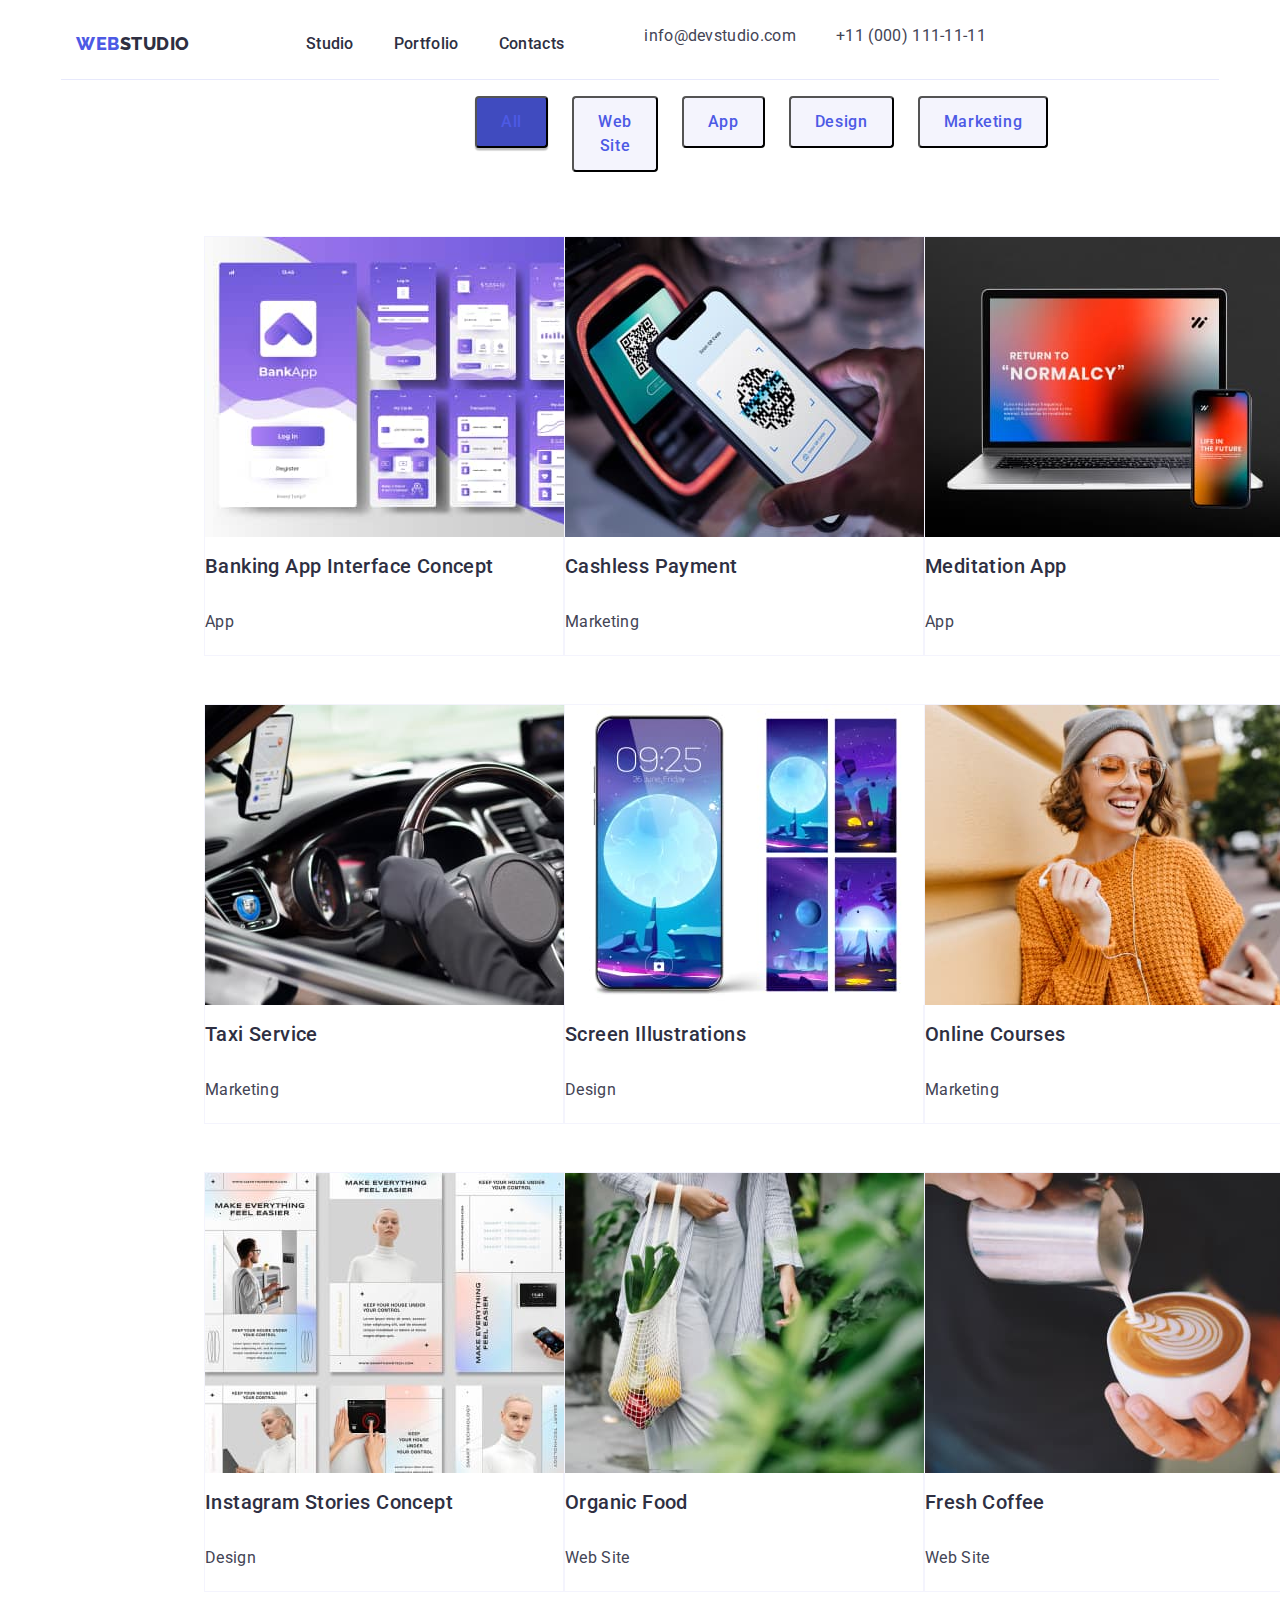
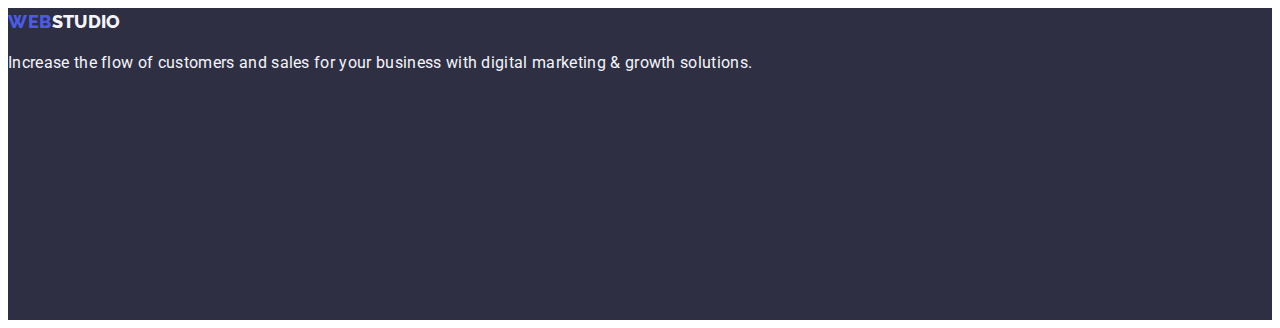
==== portfolio.html @ 5e104d9d "update" ====
<!DOCTYPE html>
<html lang="en">
  <head>
    <meta charset="UTF-8" />
    <meta http-equiv="X-UA-Compatible" content="IE=edge" />
    <meta name="viewport" content="width=device-width, initial-scale=1.0" />
    <link rel="preconnect" href="https://fonts.googleapis.com" />
    <link rel="preconnect" href="https://fonts.gstatic.com" crossorigin />
    <link
      href="https://fonts.googleapis.com/css2?family=Raleway:wght@800&family=Roboto:wght@400;500;700&display=swap"
      rel="stylesheet"
    />
    <title>portfolio</title>
    <link
      rel="stylesheet"
      href="https://cdnjs.cloudflare.com/ajax/libs/modern-normalize/2.0.0/modern-normalize.min.css"
      integrity="sha512-4xo8blKMVCiXpTaLzQSLSw3KFOVPWhm/TRtuPVc4WG6kUgjH6J03IBuG7JZPkcWMxJ5huwaBpOpnwYElP/m6wg=="
      crossorigin="anonymous"
      referrerpolicy="no-referrer"
    />
    <link rel="stylesheet" href="css/styles.css" />
  </head>
  <body>
    <header>
      <div class="box container">
        <nav class="nav">
          <a href="./index.html" class="header-name link"
            >Web<span class="header-name-span list">Studio</span>
          </a>

          <ul class="list first-box">
            <li>
              <a
                href="./index.html"
                class="header-studio-portfolio-contact link"
                >Studio</a
              >
            </li>
            <li>
              <a
                href="./portfolio.html"
                class="header-studio-portfolio-contact link"
                >Portfolio</a
              >
            </li>
            <li>
              <a href="" class="header-studio-portfolio-contact link"
                >Contacts</a
              >
            </li>
          </ul>
        </nav>
        <address class="header-address">
          <ul class="list telefon-email">
            <li>
              <a href="mailto:info@devstudio.com" class="header-commun link"
                >info@devstudio.com</a
              >
            </li>
            <li>
              <a href="tel:+110001111111" class="header-commun link"
                >+11 (000) 111-11-11</a
              >
            </li>
          </ul>
        </address>
      </div>
    </header>
    <main>
      <div>
        <section class="list">
          <h1 class="visually-hidden">Portfolio</h1>
          <ul class="list port-box">
            <li>
              <button type="button" class="portfolio-main-button por-button">
                All
              </button>
            </li>
            <li>
              <button type="button" class="portfolio-main-button">
                Web Site
              </button>
            </li>
            <li>
              <button type="button" class="portfolio-main-button">App</button>
            </li>
            <li>
              <button type="button" class="portfolio-main-button">
                Design
              </button>
            </li>
            <li>
              <button type="button" class="portfolio-main-button">
                Marketing
              </button>
            </li>
          </ul>
          <ul class="portfolio-main-list list">
            <div class="port-box-2">
              <li>
                <a href="" class="link image port-card1">
                  <img
                    src="./images/hometask/fot.jpg"
                    alt="App pages"
                    width="360"
                  />
                  <h2 class="portfolio-main-stuff-name">
                    Banking App Interface Concept
                  </h2>
                  <p class="portfolio-main-stuff-job">App</p>
                </a>
              </li>
              <li>
                <a href="" class="link image port-card1">
                  <img
                    src="./images/hometask/fot1.jpg"
                    alt="Apple pay"
                    width="360"
                  />
                  <h2 class="portfolio-main-stuff-name">Cashless Payment</h2>
                  <p class="portfolio-main-stuff-job">Marketing</p>
                </a>
              </li>
              <li>
                <a href="" class="link image port-card1">
                  <img
                    src="./images/hometask/fot2.jpg"
                    alt="Macbook"
                    width="360"
                  />
                  <h2 class="portfolio-main-stuff-name">Meditation App</h2>
                  <p class="portfolio-main-stuff-job">App</p>
                </a>
              </li>
            </div>
            <div class="port-box-2">
              <li>
                <a href="" class="link image port-card1">
                  <img src="./images/hometask/fot3.jpg" alt="car" width="360" />
                  <h2 class="portfolio-main-stuff-name">Taxi Service</h2>
                  <p class="portfolio-main-stuff-job">Marketing</p>
                </a>
              </li>
              <li>
                <a href="" class="link image port-card1">
                  <img
                    src="./images/hometask/fot4.jpg"
                    alt="moon"
                    width="360"
                  />
                  <h2 class="portfolio-main-stuff-name">
                    Screen Illustrations
                  </h2>
                  <p class="portfolio-main-stuff-job">Design</p>
                </a>
              </li>
              <li>
                <a href="" class="link image port-card1">
                  <img
                    src="./images/hometask/fot5.jpg"
                    alt="girl"
                    width="360"
                  />
                  <h2 class="portfolio-main-stuff-name">Online Courses</h2>
                  <p class="portfolio-main-stuff-job">Marketing</p>
                </a>
              </li>
            </div>
            <div class="port-box-2">
              <li>
                <a href="" class="link image port-card1">
                  <img
                    src="./images/hometask/fot6.jpg"
                    alt="human pages"
                    width="360"
                  />
                  <h2 class="portfolio-main-stuff-name">
                    Instagram Stories Concept
                  </h2>
                  <p class="portfolio-main-stuff-job">Design</p>
                </a>
              </li>
              <li>
                <a href="" class="link image port-card1">
                  <img
                    src="./images/hometask/fot7.jpg"
                    alt="Organic food"
                    width="360"
                  />
                  <h2 class="portfolio-main-stuff-name">Organic Food</h2>
                  <p class="portfolio-main-stuff-job">Web Site</p>
                </a>
              </li>
              <li>
                <a href="" class="link image port-card1">
                  <img
                    src="./images/hometask/fot8.jpg"
                    alt=" Coffee"
                    width="360"
                  />
                  <h2 class="portfolio-main-stuff-name">Fresh Coffee</h2>
                  <p class="portfolio-main-stuff-job">Web Site</p>
                </a>
              </li>
            </div>
          </ul>
        </section>
      </div>
    </main>
    <footer class="footer-background">
      <div class="foot-back">
        <a href="./index.html" class="header-name link">
          Web<span class="header-name-footer list">Studio</span></a
        >
        <p class="footer-text">
          Increase the flow of customers and sales for your business with
          digital marketing & growth solutions.
        </p>
      </div>
    </footer>
  </body>
</html>
---- css/styles.css ----
:root {
  --primary-black-color: #2e2f42;
  --primary-paragraf-color: #434455;
  --primary-color: #4d5ae5;
  --primary-blue-color: #404bbf;
  --primary-background-color: #f4f4fd;
  --primary-color-white: #ffffff;
}
*,
*::before,
*::after {
  box-sizing: border-box;
}
img {
  display: block;
}
.container {
  max-width: 1158px;
  margin: 0 auto;
  padding: 0 15px;
}
.box {
  display: flex;
}
.nav {
  display: flex;
  align-items: center;
}
body {
  font-family: 'Roboto', sans-serif;
  color: var(--primary-paragraf-color);
  background-color: var(--primary-color-white);
}
main {
  letter-spacing: 0.02em;
}
.header-name {
  font-family: 'Raleway', sans-serif;
  color: var(--primary-color);
  font-size: 18px;
  font-weight: 800;
  line-height: 1.17;
  letter-spacing: 0.03em;
  text-transform: uppercase;
  margin-right: 76px;
}
.header {
  border-bottom: 1px solid #e7e9fc;
}
.first-box {
  display: flex;
  gap: 40px;
  margin: 0;
  margin-right: 40px;
}
.link {
  text-decoration: none;
}
.header-name-span {
  color: var(--primary-black-color);
}
.list {
  list-style: none;
}
.header-address {
  font-style: normal;
}
.telefon-email {
  display: flex;
  gap: 40px;
}
.header-studio-portfolio-contact {
  color: var(--primary-black-color);
  font-size: 16px;
  font-weight: 500;
  line-height: 1.5;
  letter-spacing: 0.02em;
  padding: 24px 0;
}
.header-studio-portfolio-contact:hover,
.header-studio-portfolio-contact:focus {
  color: var(--primary-blue-color);
}
.header-commun {
  color: var(--primary-paragraf-color);
  font-size: 16px;
  line-height: 1.5;
  letter-spacing: 0.02em;
}
.header-commun:hover,
.header-commun:focus {
  color: var(--primary-blue-color);
}
.box-1 {
  width: auto;
  height: auto;
  flex-shrink: 0;
  margin: 0;
}
.main-background-firt {
  background-color: var(--primary-black-color);
  padding: 188px 0;
}
.main-name {
  color: var(--primary-color-white);
  font-size: 56px;
  line-height: 1.07;
  text-align: center;
  letter-spacing: 0.02em;
  max-width: 496px;
}
.box-botton {
  justify-content: center;
}
.main-button {
  font-family: 'Roboto', sans-serif;
  color: var(--primary-color-white);
  font-size: 16px;
  font-weight: 500;
  line-height: 1.5;
  background-color: var(--primary-color);
  letter-spacing: 0.04em;
  cursor: pointer;
  display: block;
  min-width: 169px;
  height: 56px;
  border: none;
  border-radius: 4px;
  text-align: center;
}
.main-button:hover,
.main-button:focus {
  background-color: var(--primary-blue-color);
}
.main-background-second {
  background-color: var(--primary-background-color);
  padding: 120px 0;
}

.main-benefits-name {
  color: var(--primary-black-color);
  font-size: 20px;
  font-weight: 500;
  line-height: 1.2;
  letter-spacing: 0.02em;
  margin-bottom: 8px;
}
.main-benefits-paragrafs {
  color: var(--primary-paragraf-color);
  font-size: 16px;
  line-height: 1.5;
  margin: 0;
}
.main-photos {
  font-size: 36px;
  line-height: 1.11;
  text-align: center;
  text-transform: capitalize;
  color: var(--primary-black-color);
  letter-spacing: 0.02em;
  margin-bottom: 72px;
}
.main-stuff-name {
  color: var(--primary-black-color);
  font-size: 20px;
  font-weight: 500;
  line-height: 1.2;
  letter-spacing: 0.02em;
  background-color: var(--primary-color-white);
  text-align: center;
  margin-bottom: 8px;
}
.main-stuff-job {
  color: var(--primary-paragraf-color);
  font-size: 16px;
  line-height: 1.5;
  letter-spacing: 0.02em;
  text-align: center;
}
.footer-background {
  background-color: var(--primary-black-color);
}
.footer-text {
  color: var(--primary-background-color);
  font-size: 16px;
  line-height: 1.5;
  letter-spacing: 0.02em;
}
.header-name-footer {
  color: var(--primary-background-color);
  line-height: 1.5;
  letter-spacing: 0.02em;
}
.portfolio-main-button {
  font-family: 'Roboto', sans-serif;
  color: var(--primary-color);
  font-size: 16px;
  font-weight: 500;
  line-height: 1.5;
  letter-spacing: 0.04em;
  background-color: var(--primary-background-color);
  cursor: pointer;
  display: flex;
  padding: 12px 24px;
  justify-content: center;
  align-items: center;
  border-radius: 4px;
}
.portfolio-main-button:hover,
.portfolio-main-button:focus {
  color: var(--primary-color-white);
  background-color: var(--primary-blue-color);
}
.portfolio-main-stuff-name {
  color: var(--primary-black-color);
  font-size: 20px;
  font-weight: 500;
  line-height: 1.2;
  letter-spacing: 0.02em;
}
.portfolio-main-stuff-job {
  color: var(--primary-paragraf-color);
  font-size: 16px;
  line-height: 1.5;
  letter-spacing: 0.02em;
}
.portfolio-main-list {
  list-style: none;
}
.image {
  text-decoration: none;
}
.backround {
  background-color: var(--primary-color-white);
}
.visually-hidden {
  position: absolute;
  width: 1px;
  height: 1px;
  margin: -1px;
  border: 0;
  padding: 0;
  white-space: nowrap;
  clip-path: inset(100%);
  clip: rect(0 0 0 0);
  overflow: hidden;
}
.box-two {
  display: flex;
  gap: 24px;
}
.box-two-one {
  flex-basis: calc((100% - 72px));
}
.box-three {
  display: flex;
  padding: 0;
  align-items: center;
  gap: 24px;
  margin: 0;
  margin-right: 24px;

  margin-top: 72px;
}
.box-three-one {
  width: calc((100% - 48px) / 3);
}
.box {
  width: 1440px;
  height: 72px;
  flex-shrink: 0;
  border-bottom: 1px solid var(--cornflower, #e7e9fc);
  background: var(--white, #fff);
}
.box1 {
  display: flex;
  justify-content: flex-end;
}
.box-four {
  display: flex;
  gap: 24px;
  margin-right: 24px;
}
.box-four-one {
  padding: 32px 0;
  width: calc((100% - 72px));
  border-radius: 0px opx 4px 4px;
}
.port-box {
  display: inline-flex;
  align-items: flex-start;
  gap: 24px;
  margin-right: 427px;
  margin-left: 427px;
}
.por-button {
  display: flex;
  padding: 12px 24px;
  align-items: flex-start;
  border-radius: 4px;
  background: var(--ocean, #404bbf);
  box-shadow: 0px 2px 2px 0px rgba(0, 0, 0, 0.12),
    0px 2px 1px 0px rgba(0, 0, 0, 0.08), 0px 3px 1px 0px rgba(0, 0, 0, 0.1);
}
.port-box-2 {
  display: flex;
  margin: 0;
  padding: 0;
  margin-right: 156px;
  margin-left: 156px;
  margin-top: 48px;
}
.port-card1 {
  display: flex;
  width: 360px;
  height: 420px;
  padding-bottom: 0px;
  flex-direction: column;
  align-items: flex-start;
  flex-shrink: 0;
  border: 1px solid var(--primary-background-color);
  background: var(--primary-color-white);
}
.foot-back {
  width: 1440px;
  height: 312px;
  flex-shrink: 0;
}
.footer {
  padding: 100px 0;
}
.foot-name {
  display: inline-block;
  margin-bottom: 16px;
}
.cumnt {
  display: flex;
  gap: 40px;
}
.section-two {
  padding: 120px 0;
}
/* section-3 */
.section-three {
  padding-bottom: 120px;
}
/* - */
.name-prof {
  padding: 32px 0;
}
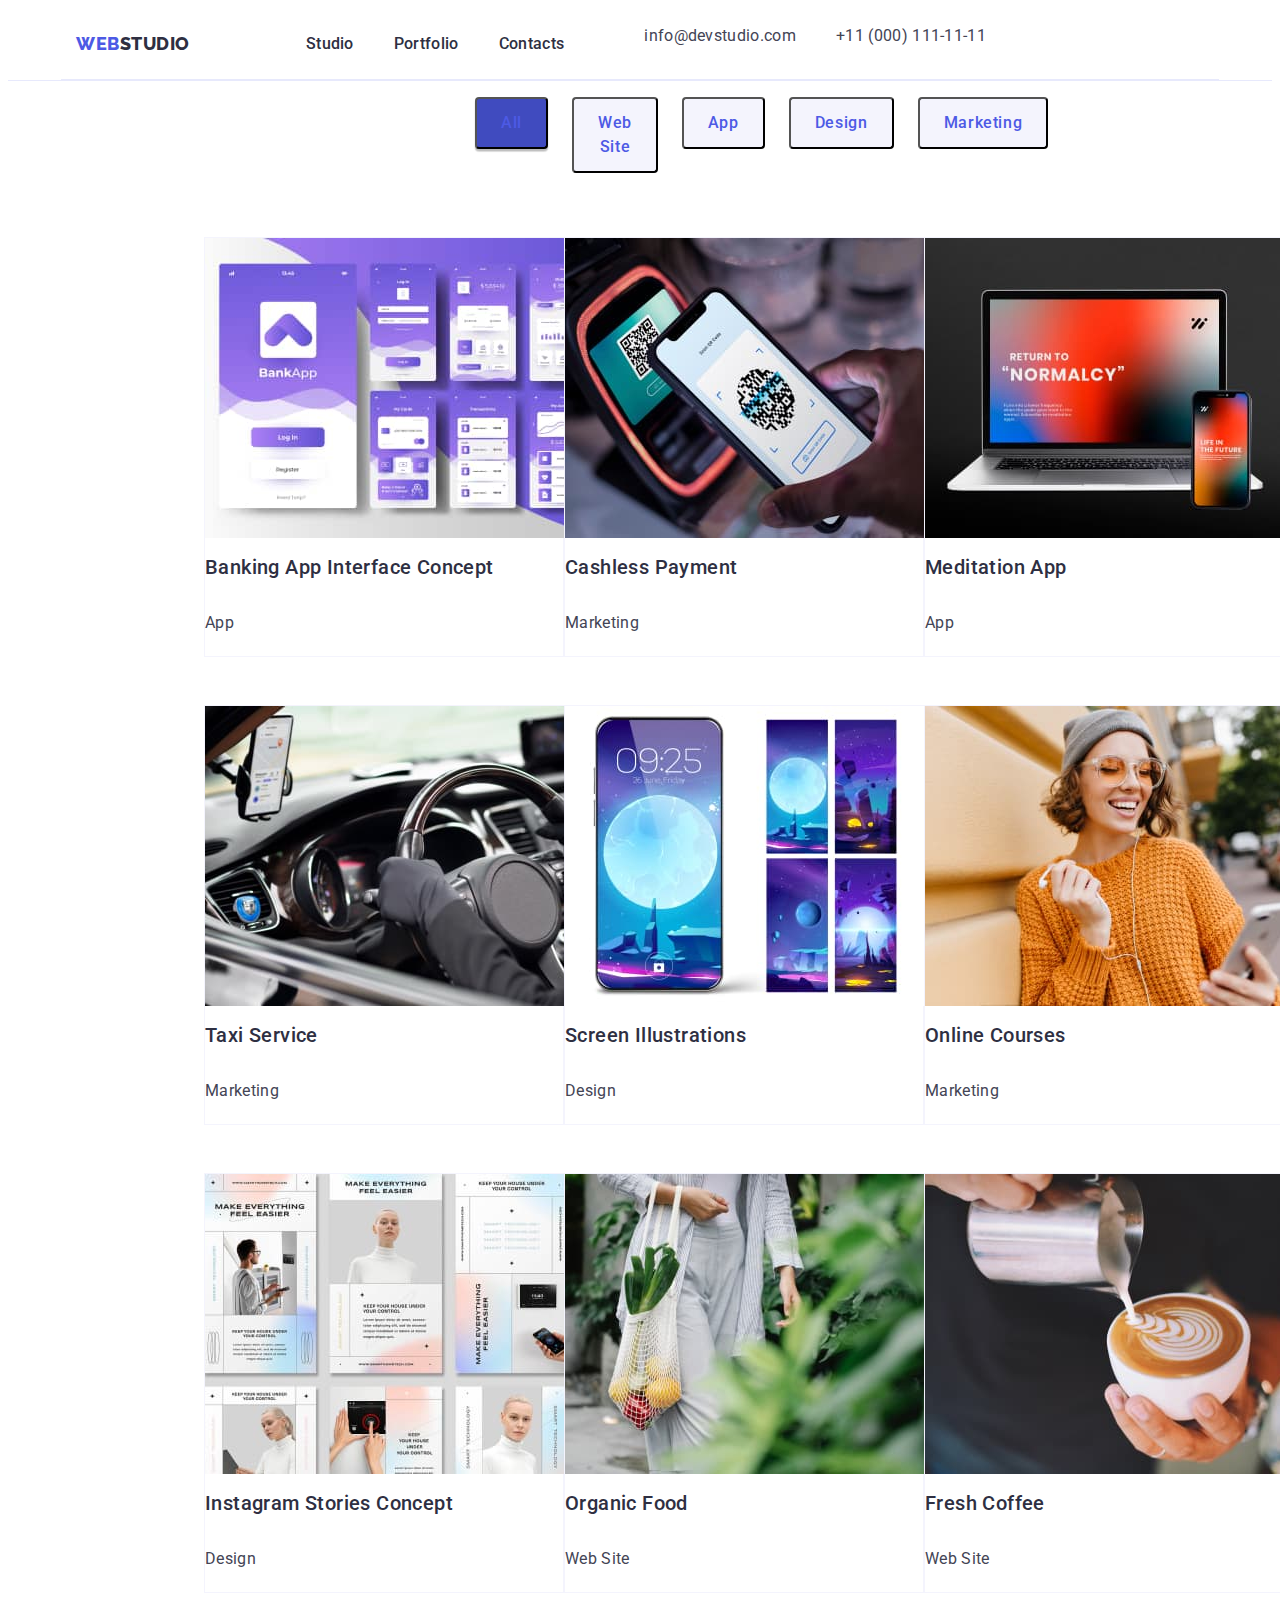
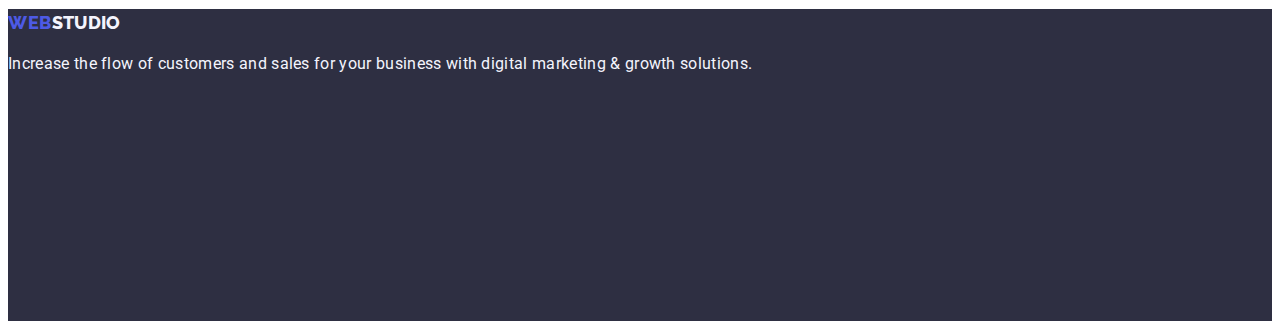
==== commit cc302440: "1" ====
--- a/portfolio.html
+++ b/portfolio.html
@@ -21,7 +21,7 @@
     <link rel="stylesheet" href="css/styles.css" />
   </head>
   <body>
-    <header>
+    <header class="header">
       <div class="box container">
         <nav class="nav">
           <a href="./index.html" class="header-name link"
--- a/css/styles.css
+++ b/css/styles.css
@@ -250,7 +250,7 @@
   gap: 24px;
 }
 .box-two-one {
-  flex-basis: calc((100% - 72px));
+  width: calc((100% - 72px) / 4);
 }
 .box-three {
   display: flex;
@@ -282,9 +282,8 @@
   margin-right: 24px;
 }
 .box-four-one {
-  padding: 32px 0;
-  width: calc((100% - 72px));
-  border-radius: 0px opx 4px 4px;
+  width: calc((100% - 72px) / 4);
+  border-radius: 0px 0px 4px 4px;
 }
 .port-box {
   display: inline-flex;
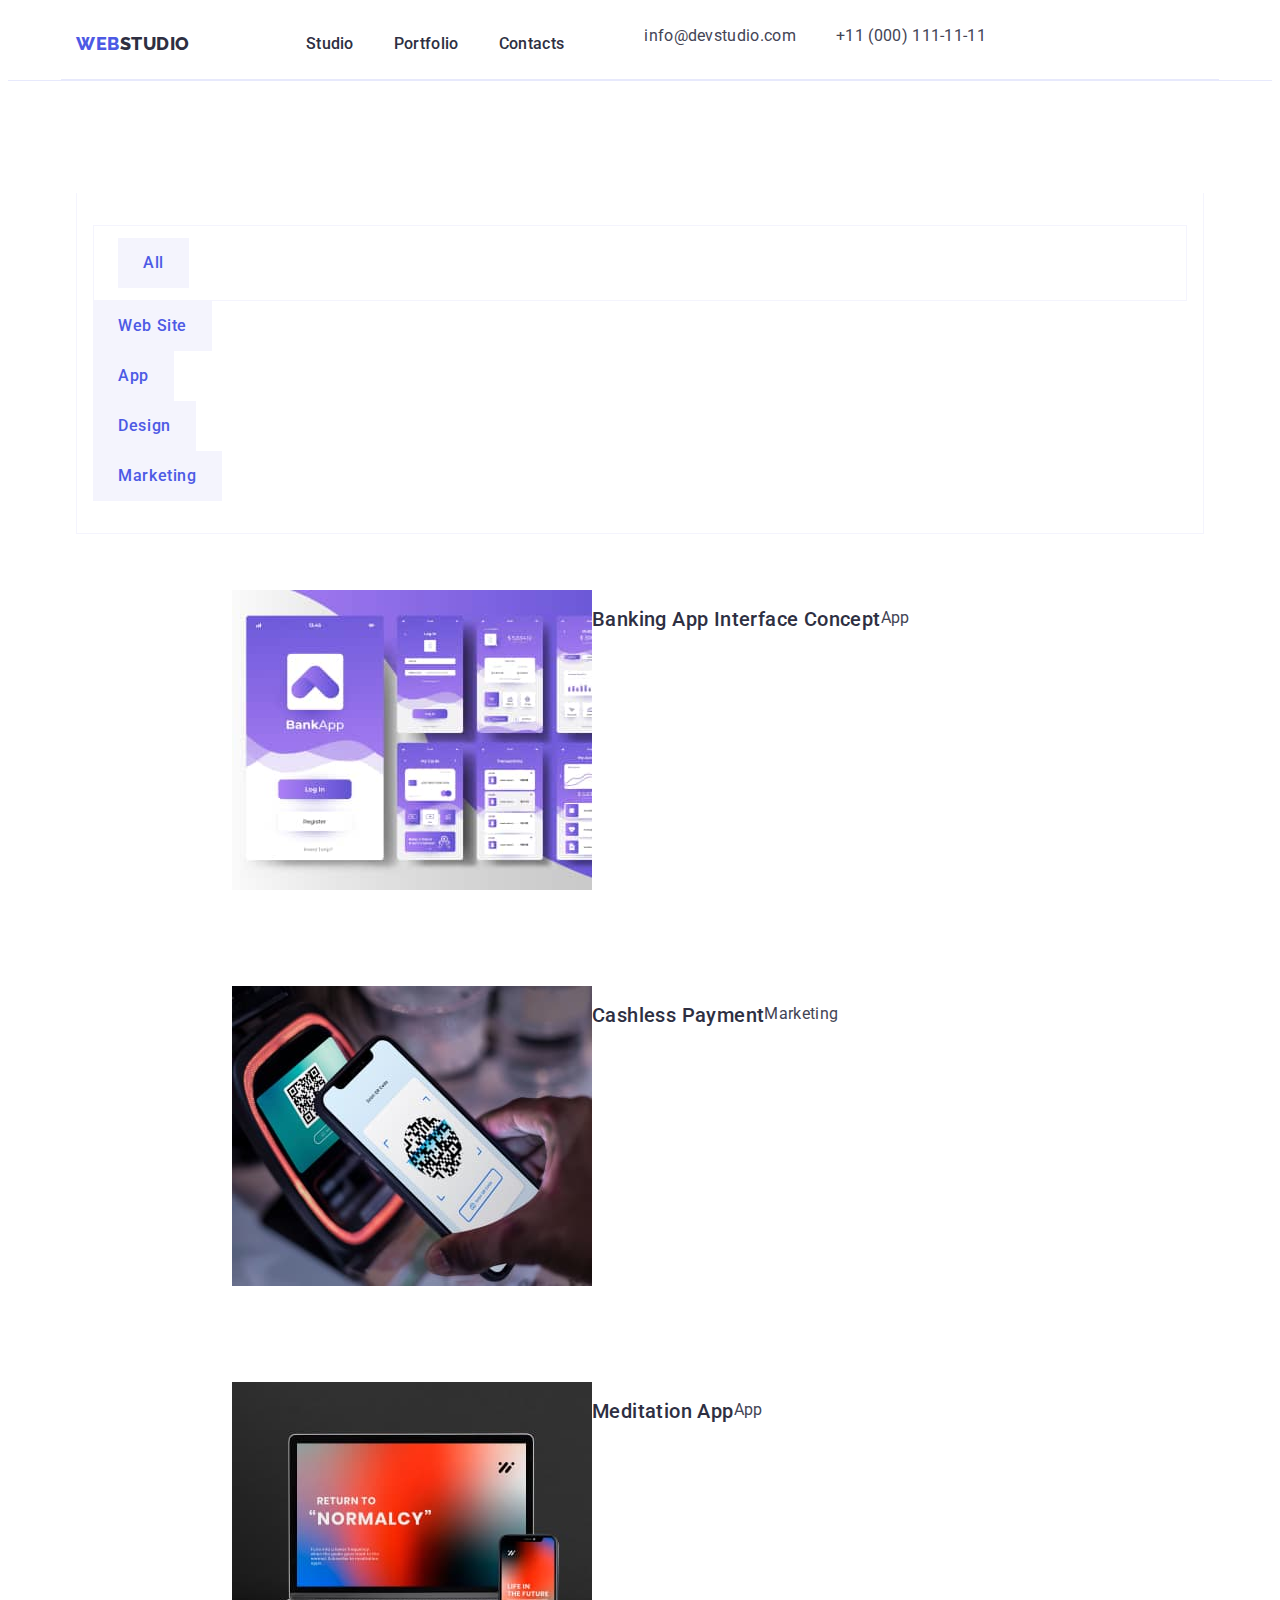
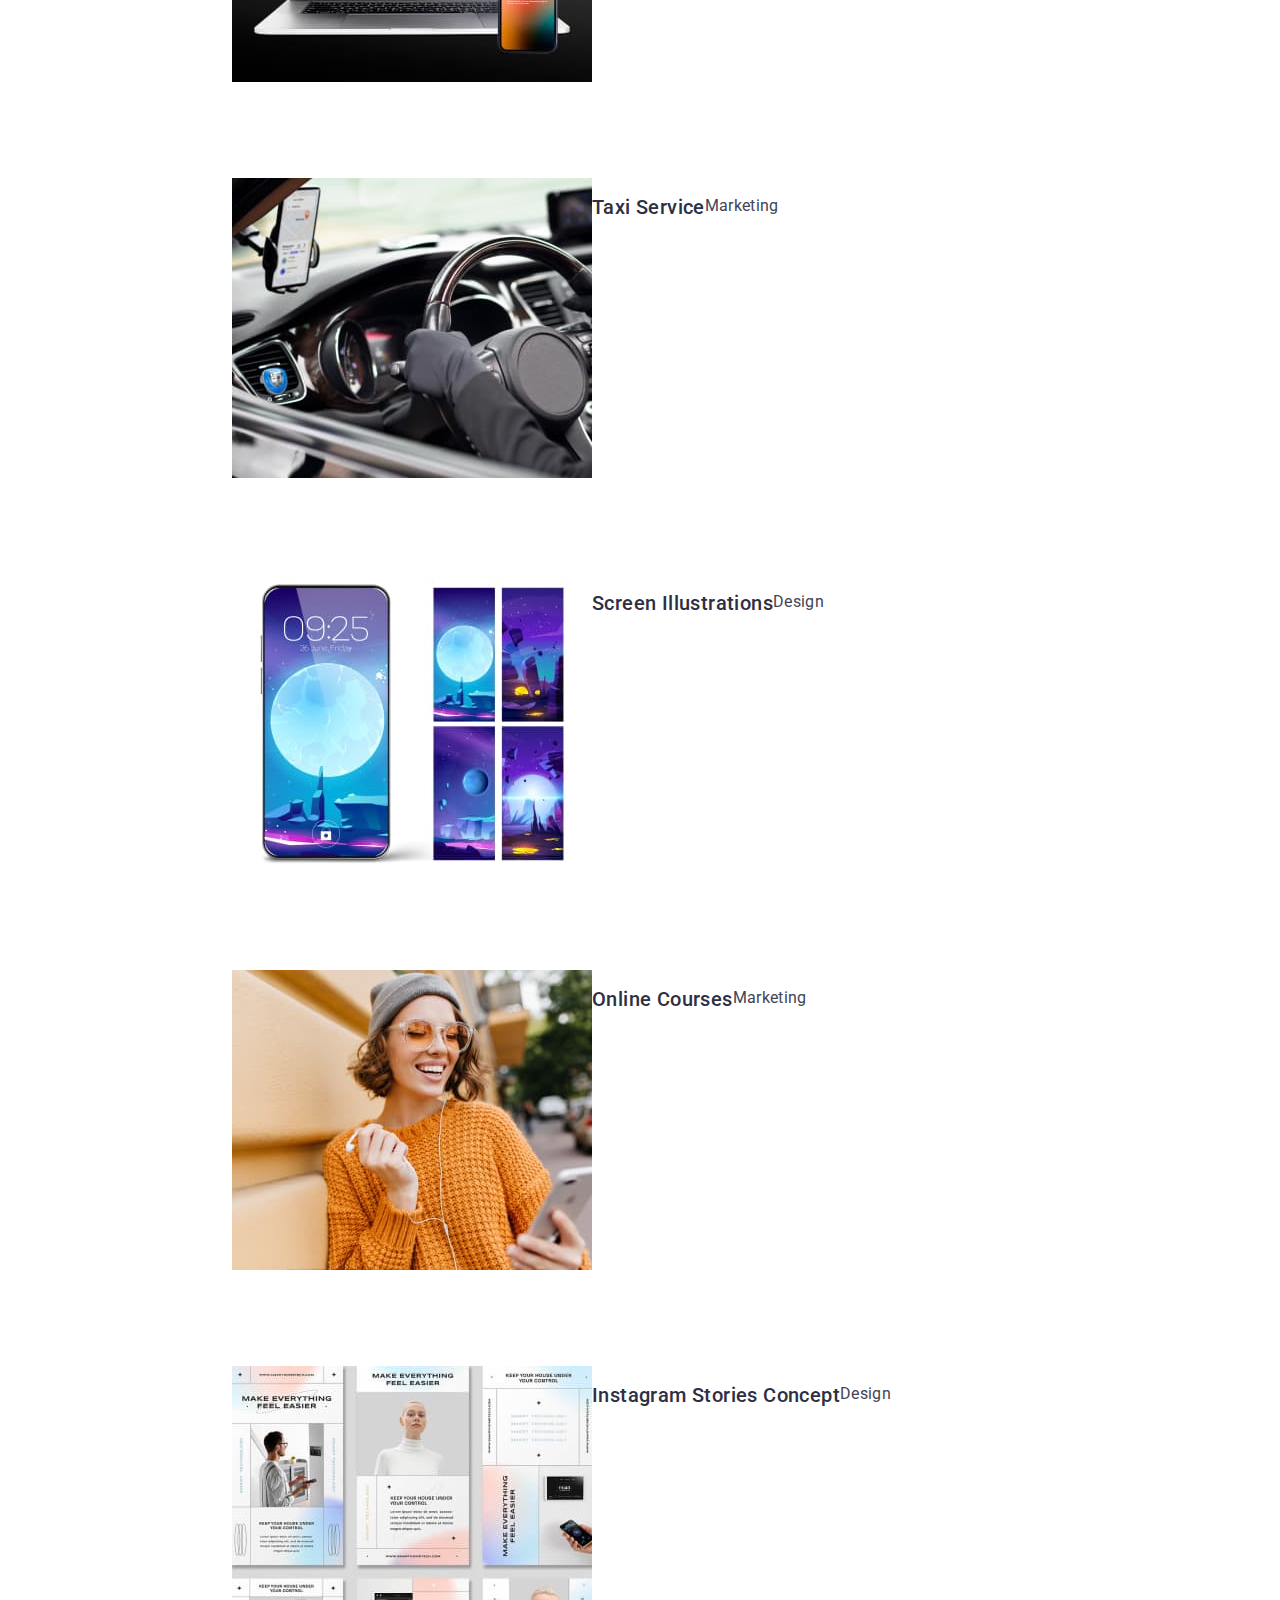
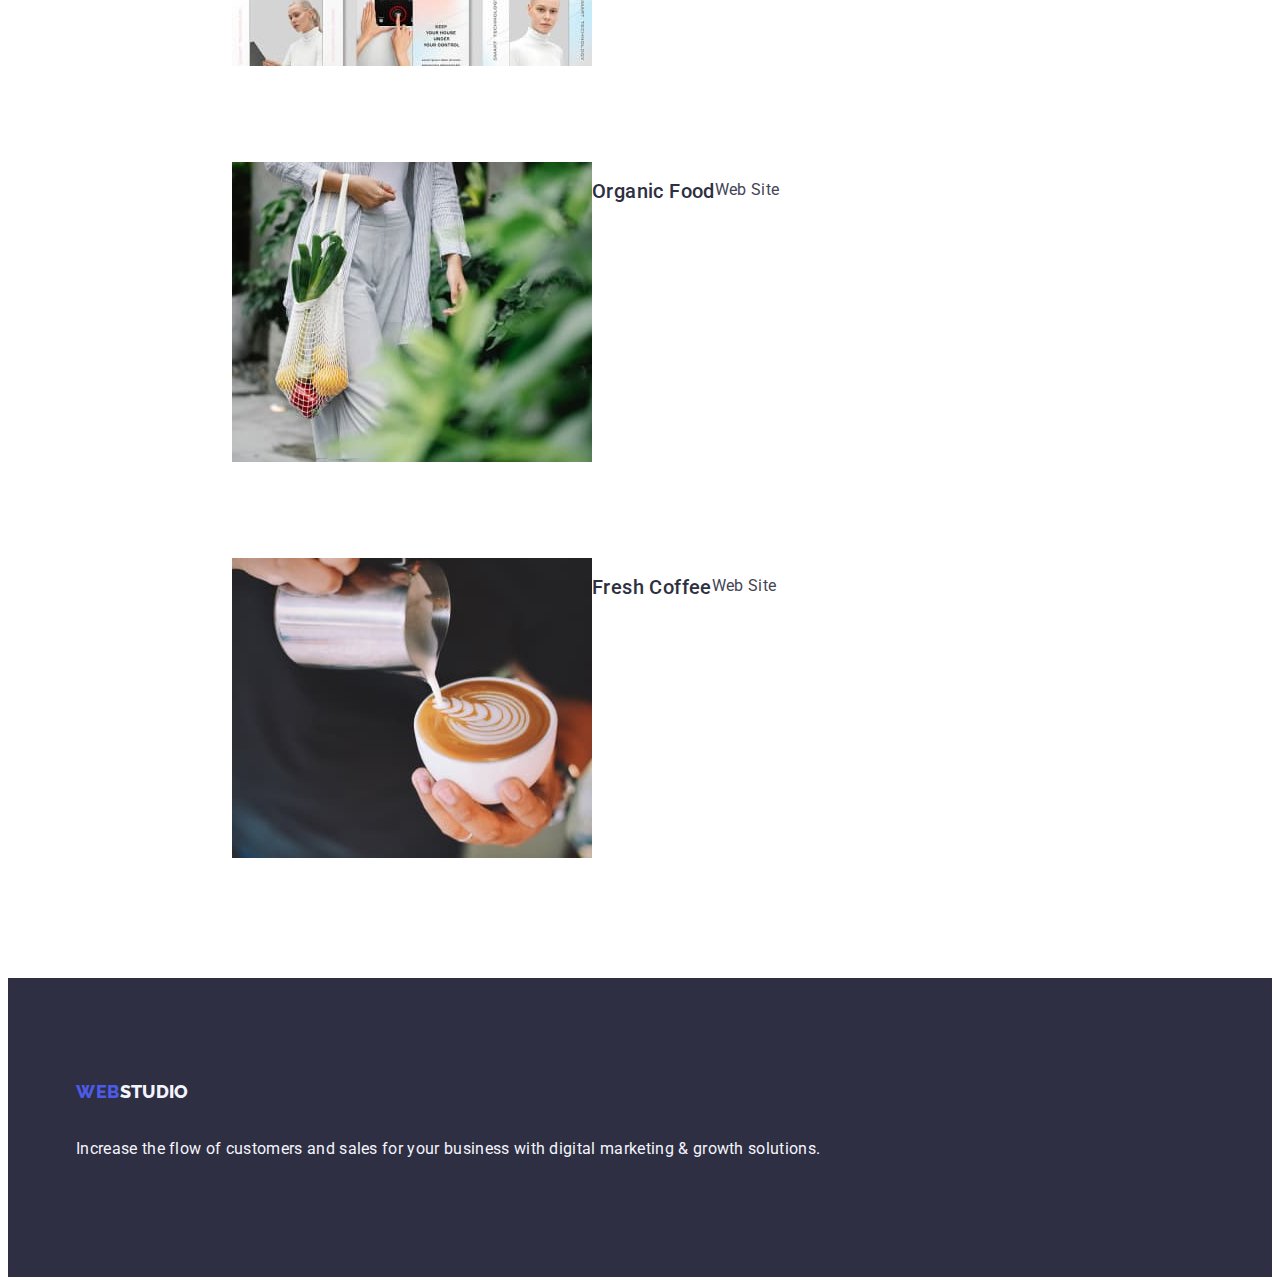
==== commit 469b0e4b: "1" ====
--- a/portfolio.html
+++ b/portfolio.html
@@ -67,14 +67,12 @@
       </div>
     </header>
     <main>
-      <div>
-        <section class="list">
+      <section class="list port-sec">
+        <div class="container">
           <h1 class="visually-hidden">Portfolio</h1>
           <ul class="list port-box">
-            <li>
-              <button type="button" class="portfolio-main-button por-button">
-                All
-              </button>
+            <li class="por-bot">
+              <button type="button" class="portfolio-main-button">All</button>
             </li>
             <li>
               <button type="button" class="portfolio-main-button">
@@ -96,9 +94,9 @@
             </li>
           </ul>
           <ul class="portfolio-main-list list">
-            <div class="port-box-2">
-              <li>
-                <a href="" class="link image port-card1">
+            <li class="port-card-one">
+              <a href="" class="link image">
+                <div class="port-box-two">
                   <img
                     src="./images/hometask/fot.jpg"
                     alt="App pages"
@@ -108,10 +106,12 @@
                     Banking App Interface Concept
                   </h2>
                   <p class="portfolio-main-stuff-job">App</p>
-                </a>
-              </li>
-              <li>
-                <a href="" class="link image port-card1">
+                </div>
+              </a>
+            </li>
+            <li class="port-card-one">
+              <a href="" class="link image port-card1">
+                <div class="port-box-two">
                   <img
                     src="./images/hometask/fot1.jpg"
                     alt="Apple pay"
@@ -119,10 +119,12 @@
                   />
                   <h2 class="portfolio-main-stuff-name">Cashless Payment</h2>
                   <p class="portfolio-main-stuff-job">Marketing</p>
-                </a>
-              </li>
-              <li>
-                <a href="" class="link image port-card1">
+                </div>
+              </a>
+            </li>
+            <li class="port-card-one">
+              <a href="" class="link image port-card1">
+                <div class="port-box-two">
                   <img
                     src="./images/hometask/fot2.jpg"
                     alt="Macbook"
@@ -130,19 +132,21 @@
                   />
                   <h2 class="portfolio-main-stuff-name">Meditation App</h2>
                   <p class="portfolio-main-stuff-job">App</p>
-                </a>
-              </li>
-            </div>
-            <div class="port-box-2">
-              <li>
-                <a href="" class="link image port-card1">
+                </div>
+              </a>
+            </li>
+            <li class="port-card-one">
+              <a href="" class="link image port-card1">
+                <div class="port-box-two">
                   <img src="./images/hometask/fot3.jpg" alt="car" width="360" />
                   <h2 class="portfolio-main-stuff-name">Taxi Service</h2>
                   <p class="portfolio-main-stuff-job">Marketing</p>
-                </a>
-              </li>
-              <li>
-                <a href="" class="link image port-card1">
+                </div>
+              </a>
+            </li>
+            <li class="port-card-one">
+              <a href="" class="link image port-card1">
+                <div class="port-box-two">
                   <img
                     src="./images/hometask/fot4.jpg"
                     alt="moon"
@@ -152,10 +156,12 @@
                     Screen Illustrations
                   </h2>
                   <p class="portfolio-main-stuff-job">Design</p>
-                </a>
-              </li>
-              <li>
-                <a href="" class="link image port-card1">
+                </div>
+              </a>
+            </li>
+            <li class="port-card-one">
+              <a href="" class="link image port-card1">
+                <div class="port-box-two">
                   <img
                     src="./images/hometask/fot5.jpg"
                     alt="girl"
@@ -163,12 +169,12 @@
                   />
                   <h2 class="portfolio-main-stuff-name">Online Courses</h2>
                   <p class="portfolio-main-stuff-job">Marketing</p>
-                </a>
-              </li>
-            </div>
-            <div class="port-box-2">
-              <li>
-                <a href="" class="link image port-card1">
+                </div>
+              </a>
+            </li>
+            <li class="port-card-one">
+              <a href="" class="link image port-card1">
+                <div class="port-box-two">
                   <img
                     src="./images/hometask/fot6.jpg"
                     alt="human pages"
@@ -178,10 +184,12 @@
                     Instagram Stories Concept
                   </h2>
                   <p class="portfolio-main-stuff-job">Design</p>
-                </a>
-              </li>
-              <li>
-                <a href="" class="link image port-card1">
+                </div>
+              </a>
+            </li>
+            <li class="port-card-one">
+              <a href="" class="link image port-card1">
+                <div class="port-box-two">
                   <img
                     src="./images/hometask/fot7.jpg"
                     alt="Organic food"
@@ -189,10 +197,12 @@
                   />
                   <h2 class="portfolio-main-stuff-name">Organic Food</h2>
                   <p class="portfolio-main-stuff-job">Web Site</p>
-                </a>
-              </li>
-              <li>
-                <a href="" class="link image port-card1">
+                </div>
+              </a>
+            </li>
+            <li class="port-card-one">
+              <a href="" class="link image port-card1">
+                <div class="port-box-two">
                   <img
                     src="./images/hometask/fot8.jpg"
                     alt=" Coffee"
@@ -200,16 +210,16 @@
                   />
                   <h2 class="portfolio-main-stuff-name">Fresh Coffee</h2>
                   <p class="portfolio-main-stuff-job">Web Site</p>
-                </a>
-              </li>
-            </div>
-          </ul>
-        </section>
-      </div>
+                </div>
+              </a>
+            </li>
+          </ul>
+        </div>
+      </section>
     </main>
-    <footer class="footer-background">
-      <div class="foot-back">
-        <a href="./index.html" class="header-name link">
+    <footer class="footer-background footer">
+      <div class="container">
+        <a href="./index.html" class="header-name foot-name link">
           Web<span class="header-name-footer list">Studio</span></a
         >
         <p class="footer-text">
--- a/css/styles.css
+++ b/css/styles.css
@@ -10,9 +10,6 @@
 *::before,
 *::after {
   box-sizing: border-box;
-}
-img {
-  display: block;
 }
 .container {
   max-width: 1158px;
@@ -200,16 +197,14 @@
   letter-spacing: 0.04em;
   background-color: var(--primary-background-color);
   cursor: pointer;
-  display: flex;
   padding: 12px 24px;
-  justify-content: center;
-  align-items: center;
-  border-radius: 4px;
+  border: 1px solid var(--primary-background-color);
 }
 .portfolio-main-button:hover,
 .portfolio-main-button:focus {
   color: var(--primary-color-white);
   background-color: var(--primary-blue-color);
+  border: 1px solid transparent;
 }
 .portfolio-main-stuff-name {
   color: var(--primary-black-color);
@@ -225,13 +220,28 @@
   letter-spacing: 0.02em;
 }
 .portfolio-main-list {
+  display: flex;
+  flex-wrap: wrap;
+  column-gap: 24px;
+  row-gap: 48px;
   list-style: none;
+  margin: 0;
+  padding: 0;
 }
 .image {
   text-decoration: none;
 }
 .backround {
-  background-color: var(--primary-color-white);
+  border-radius: 0px 0px 4px 4px;
+  background: var(--primary-color-white);
+  box-shadow: 0px 2px 1px 0px rgba(46, 47, 66, 0.08),
+    0px 1px 1px 0px rgba(46, 47, 66, 0.16),
+    0px 1px 6px 0px rgba(46, 47, 66, 0.08);
+  display: inline-flex;
+  flex-direction: column;
+  align-items: center;
+  max-width: 264px;
+  width: calc((100% - 72px) / 4);
 }
 .visually-hidden {
   position: absolute;
@@ -247,6 +257,8 @@
 }
 .box-two {
   display: flex;
+  padding: 0;
+  margin: 0;
   gap: 24px;
 }
 .box-two-one {
@@ -278,30 +290,18 @@
 }
 .box-four {
   display: flex;
+  padding: 0;
   gap: 24px;
+  margin: 0;
   margin-right: 24px;
 }
-.box-four-one {
-  width: calc((100% - 72px) / 4);
-  border-radius: 0px 0px 4px 4px;
-}
 .port-box {
-  display: inline-flex;
-  align-items: flex-start;
-  gap: 24px;
-  margin-right: 427px;
-  margin-left: 427px;
-}
-.por-button {
-  display: flex;
-  padding: 12px 24px;
-  align-items: flex-start;
-  border-radius: 4px;
-  background: var(--ocean, #404bbf);
-  box-shadow: 0px 2px 2px 0px rgba(0, 0, 0, 0.12),
-    0px 2px 1px 0px rgba(0, 0, 0, 0.08), 0px 3px 1px 0px rgba(0, 0, 0, 0.1);
-}
-.port-box-2 {
+  padding: 32px 16px;
+  border: 1px solid var(--primary-background-color);
+  border-top: none;
+  margin-bottom: 8px;
+}
+.port-box-two {
   display: flex;
   margin: 0;
   padding: 0;
@@ -309,16 +309,8 @@
   margin-left: 156px;
   margin-top: 48px;
 }
-.port-card1 {
-  display: flex;
-  width: 360px;
-  height: 420px;
-  padding-bottom: 0px;
-  flex-direction: column;
-  align-items: flex-start;
-  flex-shrink: 0;
-  border: 1px solid var(--primary-background-color);
-  background: var(--primary-color-white);
+.port-card-one {
+  width: calc((100% - 48) / 3);
 }
 .foot-back {
   width: 1440px;
@@ -347,3 +339,10 @@
 .name-prof {
   padding: 32px 0;
 }
+.port-sec {
+  padding: 96px 0 120px 0;
+}
+.por-bot {
+  padding: 12px 24px;
+  border: 1px solid var(--primary-background-color);
+}
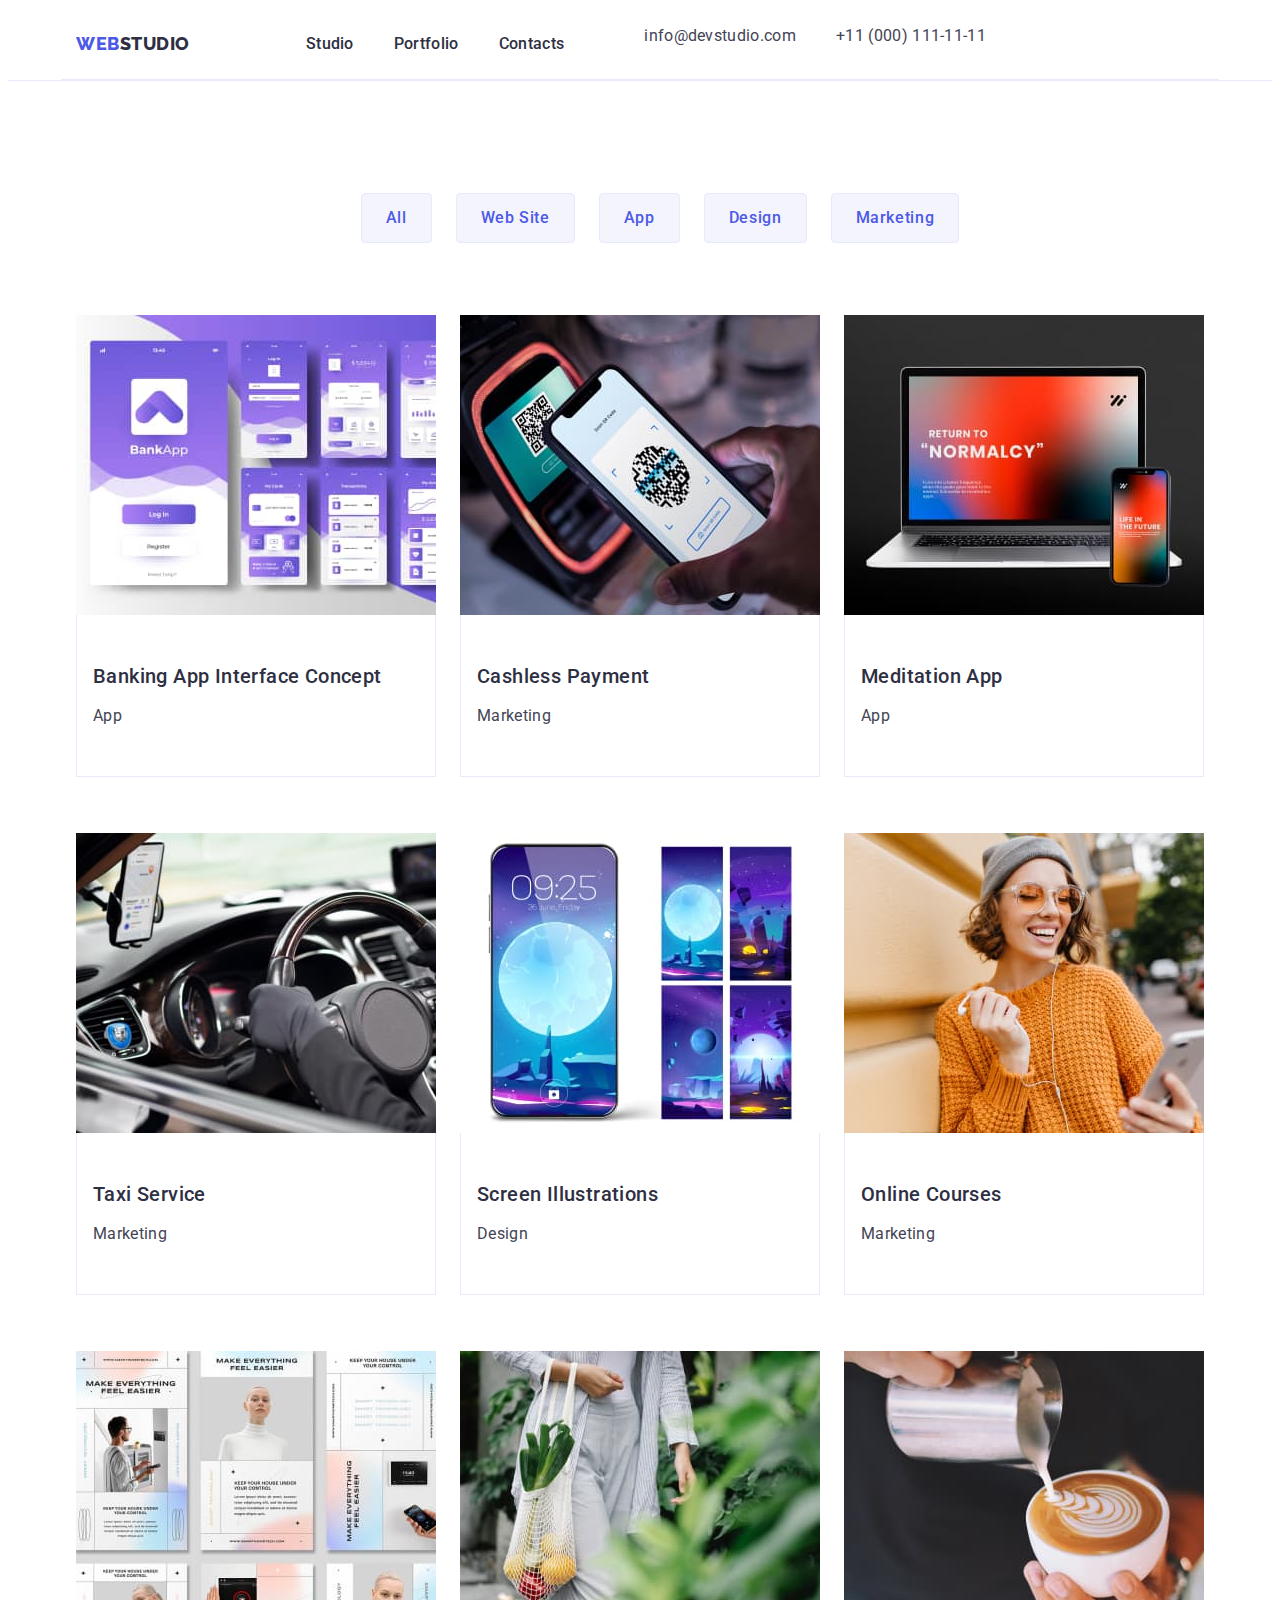
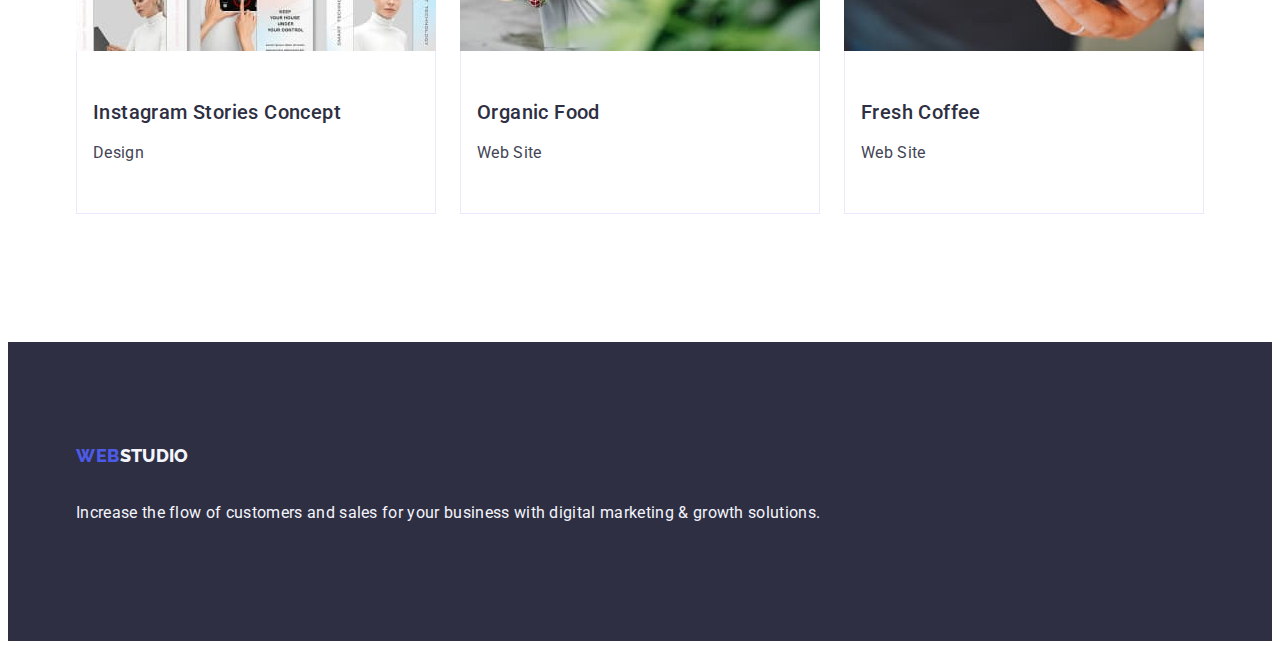
==== commit 00ccfc49: "final" ====
--- a/portfolio.html
+++ b/portfolio.html
@@ -71,7 +71,7 @@
         <div class="container">
           <h1 class="visually-hidden">Portfolio</h1>
           <ul class="list port-box">
-            <li class="por-bot">
+            <li>
               <button type="button" class="portfolio-main-button">All</button>
             </li>
             <li>
@@ -96,12 +96,12 @@
           <ul class="portfolio-main-list list">
             <li class="port-card-one">
               <a href="" class="link image">
-                <div class="port-box-two">
-                  <img
-                    src="./images/hometask/fot.jpg"
-                    alt="App pages"
-                    width="360"
-                  />
+                <img
+                  src="./images/hometask/fot.jpg"
+                  alt="App pages"
+                  width="360"
+                />
+                <div class="port-box-two">
                   <h2 class="portfolio-main-stuff-name">
                     Banking App Interface Concept
                   </h2>
@@ -110,48 +110,44 @@
               </a>
             </li>
             <li class="port-card-one">
-              <a href="" class="link image port-card1">
-                <div class="port-box-two">
-                  <img
-                    src="./images/hometask/fot1.jpg"
-                    alt="Apple pay"
-                    width="360"
-                  />
+              <a href="" class="link image">
+                <img
+                  src="./images/hometask/fot1.jpg"
+                  alt="Apple pay"
+                  width="360"
+                />
+                <div class="port-box-two">
                   <h2 class="portfolio-main-stuff-name">Cashless Payment</h2>
                   <p class="portfolio-main-stuff-job">Marketing</p>
                 </div>
               </a>
             </li>
             <li class="port-card-one">
-              <a href="" class="link image port-card1">
-                <div class="port-box-two">
-                  <img
-                    src="./images/hometask/fot2.jpg"
-                    alt="Macbook"
-                    width="360"
-                  />
+              <a href="" class="link image">
+                <img
+                  src="./images/hometask/fot2.jpg"
+                  alt="Macbook"
+                  width="360"
+                />
+                <div class="port-box-two">
                   <h2 class="portfolio-main-stuff-name">Meditation App</h2>
                   <p class="portfolio-main-stuff-job">App</p>
                 </div>
               </a>
             </li>
             <li class="port-card-one">
-              <a href="" class="link image port-card1">
-                <div class="port-box-two">
-                  <img src="./images/hometask/fot3.jpg" alt="car" width="360" />
+              <a href="" class="link image">
+                <img src="./images/hometask/fot3.jpg" alt="car" width="360" />
+                <div class="port-box-two">
                   <h2 class="portfolio-main-stuff-name">Taxi Service</h2>
                   <p class="portfolio-main-stuff-job">Marketing</p>
                 </div>
               </a>
             </li>
             <li class="port-card-one">
-              <a href="" class="link image port-card1">
-                <div class="port-box-two">
-                  <img
-                    src="./images/hometask/fot4.jpg"
-                    alt="moon"
-                    width="360"
-                  />
+              <a href="" class="link image">
+                <img src="./images/hometask/fot4.jpg" alt="moon" width="360" />
+                <div class="port-box-two">
                   <h2 class="portfolio-main-stuff-name">
                     Screen Illustrations
                   </h2>
@@ -160,26 +156,22 @@
               </a>
             </li>
             <li class="port-card-one">
-              <a href="" class="link image port-card1">
-                <div class="port-box-two">
-                  <img
-                    src="./images/hometask/fot5.jpg"
-                    alt="girl"
-                    width="360"
-                  />
+              <a href="" class="link image">
+                <img src="./images/hometask/fot5.jpg" alt="girl" width="360" />
+                <div class="port-box-two">
                   <h2 class="portfolio-main-stuff-name">Online Courses</h2>
                   <p class="portfolio-main-stuff-job">Marketing</p>
                 </div>
               </a>
             </li>
             <li class="port-card-one">
-              <a href="" class="link image port-card1">
-                <div class="port-box-two">
-                  <img
-                    src="./images/hometask/fot6.jpg"
-                    alt="human pages"
-                    width="360"
-                  />
+              <a href="" class="link image">
+                <img
+                  src="./images/hometask/fot6.jpg"
+                  alt="human pages"
+                  width="360"
+                />
+                <div class="port-box-two">
                   <h2 class="portfolio-main-stuff-name">
                     Instagram Stories Concept
                   </h2>
@@ -188,26 +180,26 @@
               </a>
             </li>
             <li class="port-card-one">
-              <a href="" class="link image port-card1">
-                <div class="port-box-two">
-                  <img
-                    src="./images/hometask/fot7.jpg"
-                    alt="Organic food"
-                    width="360"
-                  />
+              <a href="" class="link image">
+                <img
+                  src="./images/hometask/fot7.jpg"
+                  alt="Organic food"
+                  width="360"
+                />
+                <div class="port-box-two">
                   <h2 class="portfolio-main-stuff-name">Organic Food</h2>
                   <p class="portfolio-main-stuff-job">Web Site</p>
                 </div>
               </a>
             </li>
             <li class="port-card-one">
-              <a href="" class="link image port-card1">
-                <div class="port-box-two">
-                  <img
-                    src="./images/hometask/fot8.jpg"
-                    alt=" Coffee"
-                    width="360"
-                  />
+              <a href="" class="link image">
+                <img
+                  src="./images/hometask/fot8.jpg"
+                  alt=" Coffee"
+                  width="360"
+                />
+                <div class="port-box-two">
                   <h2 class="portfolio-main-stuff-name">Fresh Coffee</h2>
                   <p class="portfolio-main-stuff-job">Web Site</p>
                 </div>
--- a/css/styles.css
+++ b/css/styles.css
@@ -5,11 +5,15 @@
   --primary-blue-color: #404bbf;
   --primary-background-color: #f4f4fd;
   --primary-color-white: #ffffff;
+  --primary-por: #e7e9fc;
 }
 *,
 *::before,
 *::after {
   box-sizing: border-box;
+}
+img {
+  display: block;
 }
 .container {
   max-width: 1158px;
@@ -198,7 +202,8 @@
   background-color: var(--primary-background-color);
   cursor: pointer;
   padding: 12px 24px;
-  border: 1px solid var(--primary-background-color);
+  border: 1px solid var(--primary-por);
+  border-radius: 4px;
 }
 .portfolio-main-button:hover,
 .portfolio-main-button:focus {
@@ -296,21 +301,19 @@
   margin-right: 24px;
 }
 .port-box {
+  display: flex;
+  justify-content: center;
+  gap: 24px;
+  margin-bottom: 72px;
+}
+.port-box-two {
   padding: 32px 16px;
-  border: 1px solid var(--primary-background-color);
+  border: 1px solid var(--primary-por);
   border-top: none;
   margin-bottom: 8px;
 }
-.port-box-two {
-  display: flex;
-  margin: 0;
-  padding: 0;
-  margin-right: 156px;
-  margin-left: 156px;
-  margin-top: 48px;
-}
 .port-card-one {
-  width: calc((100% - 48) / 3);
+  width: calc((100% - 48px) / 3);
 }
 .foot-back {
   width: 1440px;
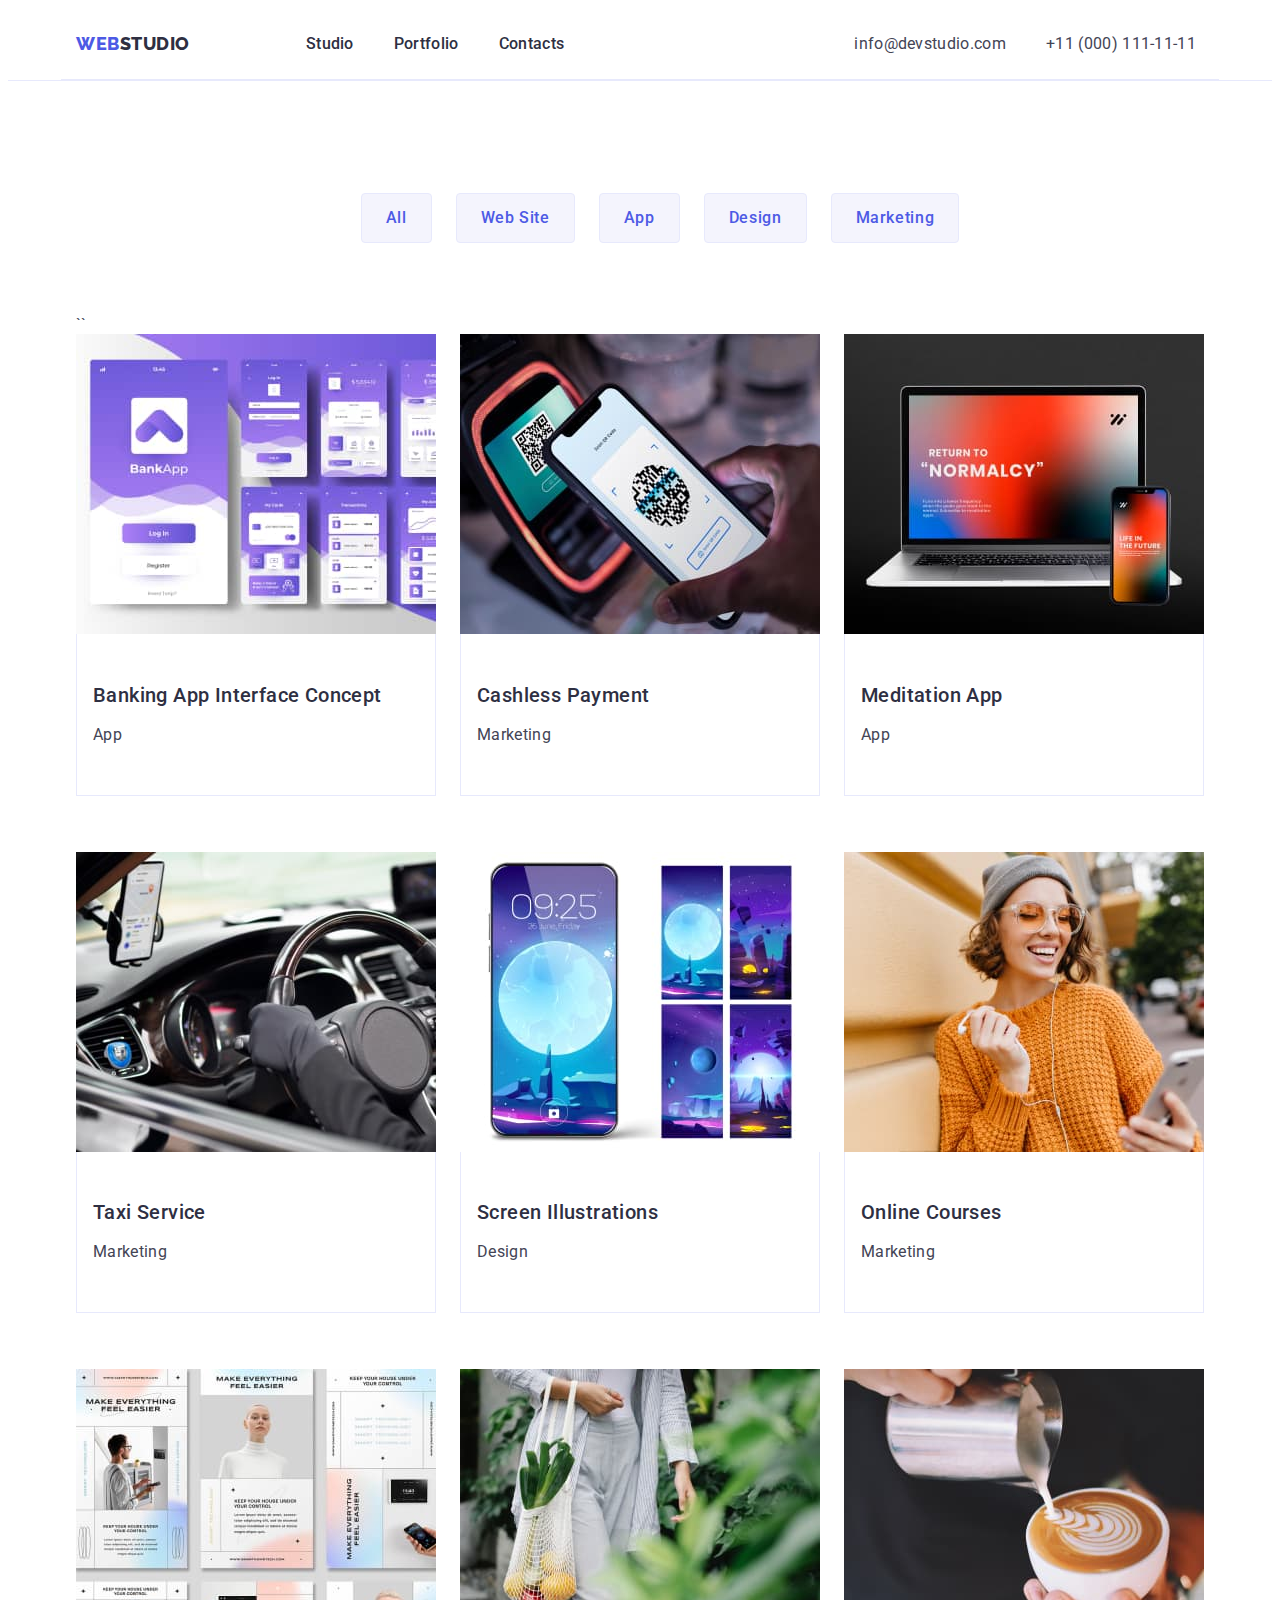
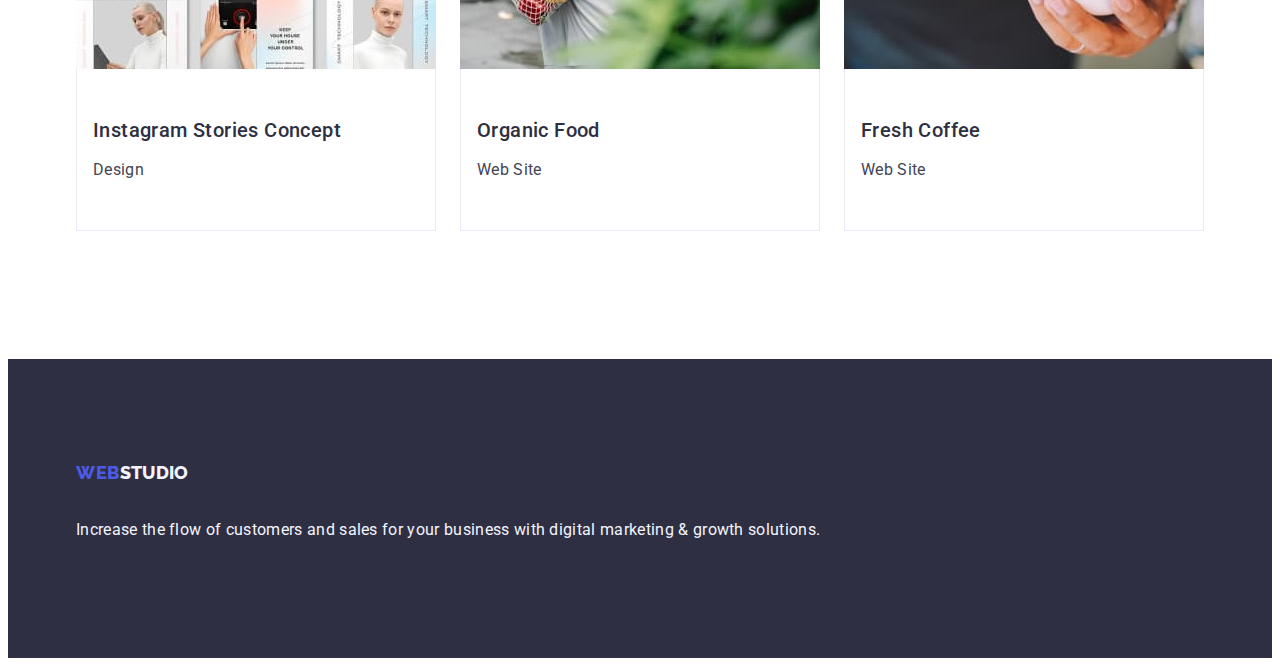
==== commit fcac1971: "final" ====
--- a/portfolio.html
+++ b/portfolio.html
@@ -93,6 +93,7 @@
               </button>
             </li>
           </ul>
+          ``
           <ul class="portfolio-main-list list">
             <li class="port-card-one">
               <a href="" class="link image">
--- a/css/styles.css
+++ b/css/styles.css
@@ -69,6 +69,11 @@
 .telefon-email {
   display: flex;
   gap: 40px;
+  margin: 0;
+  padding: 0;
+  margin-top: 24px;
+  margin-bottom: 24px;
+  padding-left: 250px;
 }
 .header-studio-portfolio-contact {
   color: var(--primary-black-color);
@@ -217,6 +222,7 @@
   font-weight: 500;
   line-height: 1.2;
   letter-spacing: 0.02em;
+  margin-bottom: 8px;
 }
 .portfolio-main-stuff-job {
   color: var(--primary-paragraf-color);
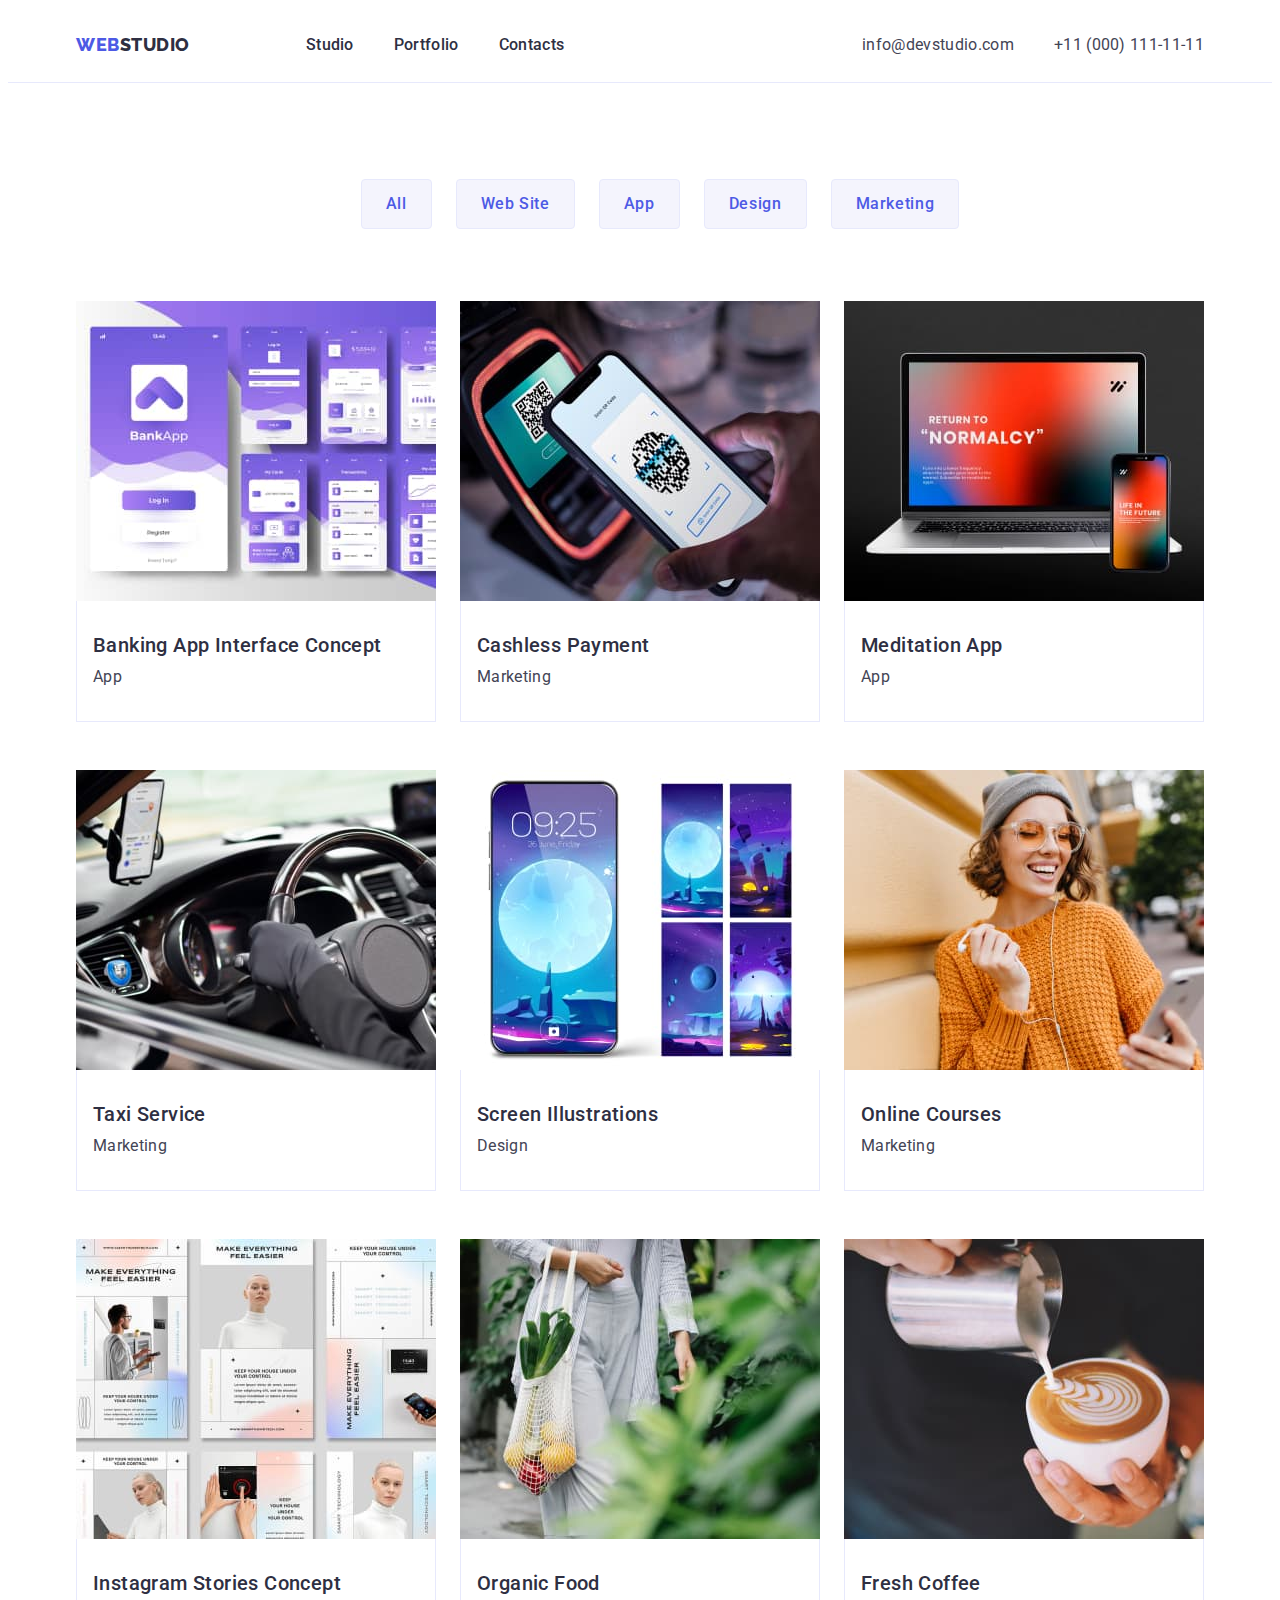
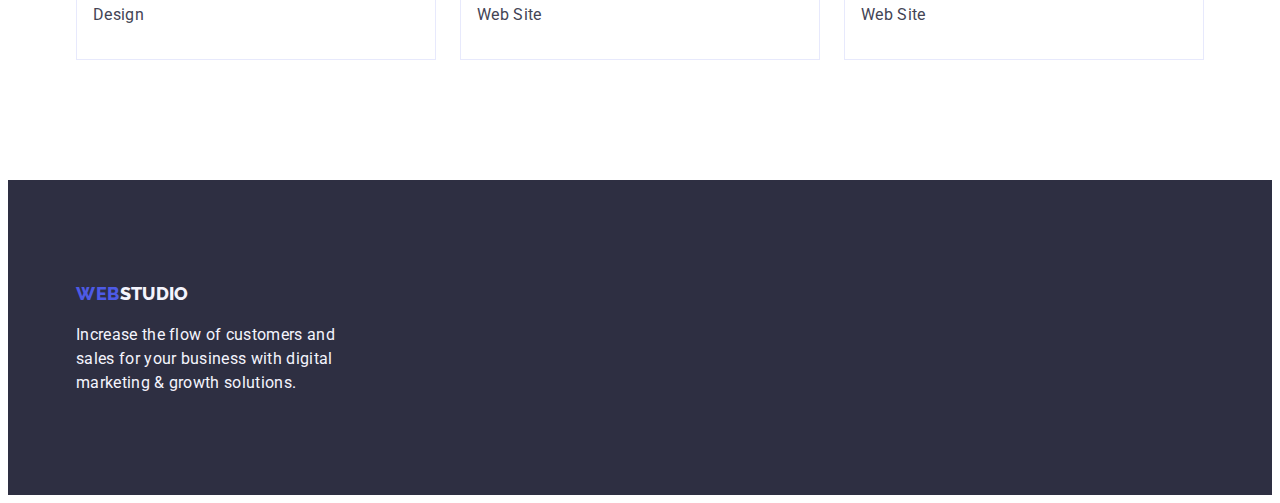
==== commit 43f673bb: "upade" ====
--- a/portfolio.html
+++ b/portfolio.html
@@ -21,7 +21,7 @@
     <link rel="stylesheet" href="css/styles.css" />
   </head>
   <body>
-    <header class="header">
+    <header>
       <div class="box container">
         <nav class="nav">
           <a href="./index.html" class="header-name link"
@@ -93,7 +93,6 @@
               </button>
             </li>
           </ul>
-          ``
           <ul class="portfolio-main-list list">
             <li class="port-card-one">
               <a href="" class="link image">
@@ -212,7 +211,7 @@
     </main>
     <footer class="footer-background footer">
       <div class="container">
-        <a href="./index.html" class="header-name foot-name link">
+        <a href="./index.html" class="foot-name link">
           Web<span class="header-name-footer list">Studio</span></a
         >
         <p class="footer-text">
--- a/css/styles.css
+++ b/css/styles.css
@@ -22,15 +22,25 @@
 }
 .box {
   display: flex;
+  align-items: center;
+  justify-content: space-between;
 }
 .nav {
   display: flex;
   align-items: center;
+  padding: 25px 0 25px;
 }
 body {
   font-family: 'Roboto', sans-serif;
   color: var(--primary-paragraf-color);
   background-color: var(--primary-color-white);
+}
+h1,
+h2,
+h3,
+p,
+ul {
+  margin: 0;
 }
 main {
   letter-spacing: 0.02em;
@@ -45,14 +55,14 @@
   text-transform: uppercase;
   margin-right: 76px;
 }
-.header {
+header {
   border-bottom: 1px solid #e7e9fc;
 }
 .first-box {
   display: flex;
   gap: 40px;
   margin: 0;
-  margin-right: 40px;
+  justify-content: space-between;
 }
 .link {
   text-decoration: none;
@@ -69,11 +79,6 @@
 .telefon-email {
   display: flex;
   gap: 40px;
-  margin: 0;
-  padding: 0;
-  margin-top: 24px;
-  margin-bottom: 24px;
-  padding-left: 250px;
 }
 .header-studio-portfolio-contact {
   color: var(--primary-black-color);
@@ -92,6 +97,7 @@
   font-size: 16px;
   line-height: 1.5;
   letter-spacing: 0.02em;
+  display: block;
 }
 .header-commun:hover,
 .header-commun:focus {
@@ -114,6 +120,8 @@
   text-align: center;
   letter-spacing: 0.02em;
   max-width: 496px;
+  margin: 0;
+  margin-left: 300px;
 }
 .box-botton {
   justify-content: center;
@@ -133,6 +141,8 @@
   border: none;
   border-radius: 4px;
   text-align: center;
+  margin-left: 450px;
+  margin-top: 48px;
 }
 .main-button:hover,
 .main-button:focus {
@@ -191,6 +201,8 @@
   font-size: 16px;
   line-height: 1.5;
   letter-spacing: 0.02em;
+  max-width: 264px;
+  max-height: 72px;
 }
 .header-name-footer {
   color: var(--primary-background-color);
@@ -248,9 +260,6 @@
   box-shadow: 0px 2px 1px 0px rgba(46, 47, 66, 0.08),
     0px 1px 1px 0px rgba(46, 47, 66, 0.16),
     0px 1px 6px 0px rgba(46, 47, 66, 0.08);
-  display: inline-flex;
-  flex-direction: column;
-  align-items: center;
   max-width: 264px;
   width: calc((100% - 72px) / 4);
 }
@@ -281,19 +290,13 @@
   align-items: center;
   gap: 24px;
   margin: 0;
-  margin-right: 24px;
-
   margin-top: 72px;
 }
 .box-three-one {
   width: calc((100% - 48px) / 3);
 }
 .box {
-  width: 1440px;
-  height: 72px;
-  flex-shrink: 0;
-  border-bottom: 1px solid var(--cornflower, #e7e9fc);
-  background: var(--white, #fff);
+  background: var(--primary-color-white);
 }
 .box1 {
   display: flex;
@@ -304,7 +307,6 @@
   padding: 0;
   gap: 24px;
   margin: 0;
-  margin-right: 24px;
 }
 .port-box {
   display: flex;
@@ -316,7 +318,6 @@
   padding: 32px 16px;
   border: 1px solid var(--primary-por);
   border-top: none;
-  margin-bottom: 8px;
 }
 .port-card-one {
   width: calc((100% - 48px) / 3);
@@ -332,6 +333,13 @@
 .foot-name {
   display: inline-block;
   margin-bottom: 16px;
+  font-family: 'Raleway', sans-serif;
+  color: var(--primary-color);
+  font-size: 18px;
+  font-weight: 800;
+  line-height: 1.17;
+  letter-spacing: 0.03em;
+  text-transform: uppercase;
 }
 .cumnt {
   display: flex;
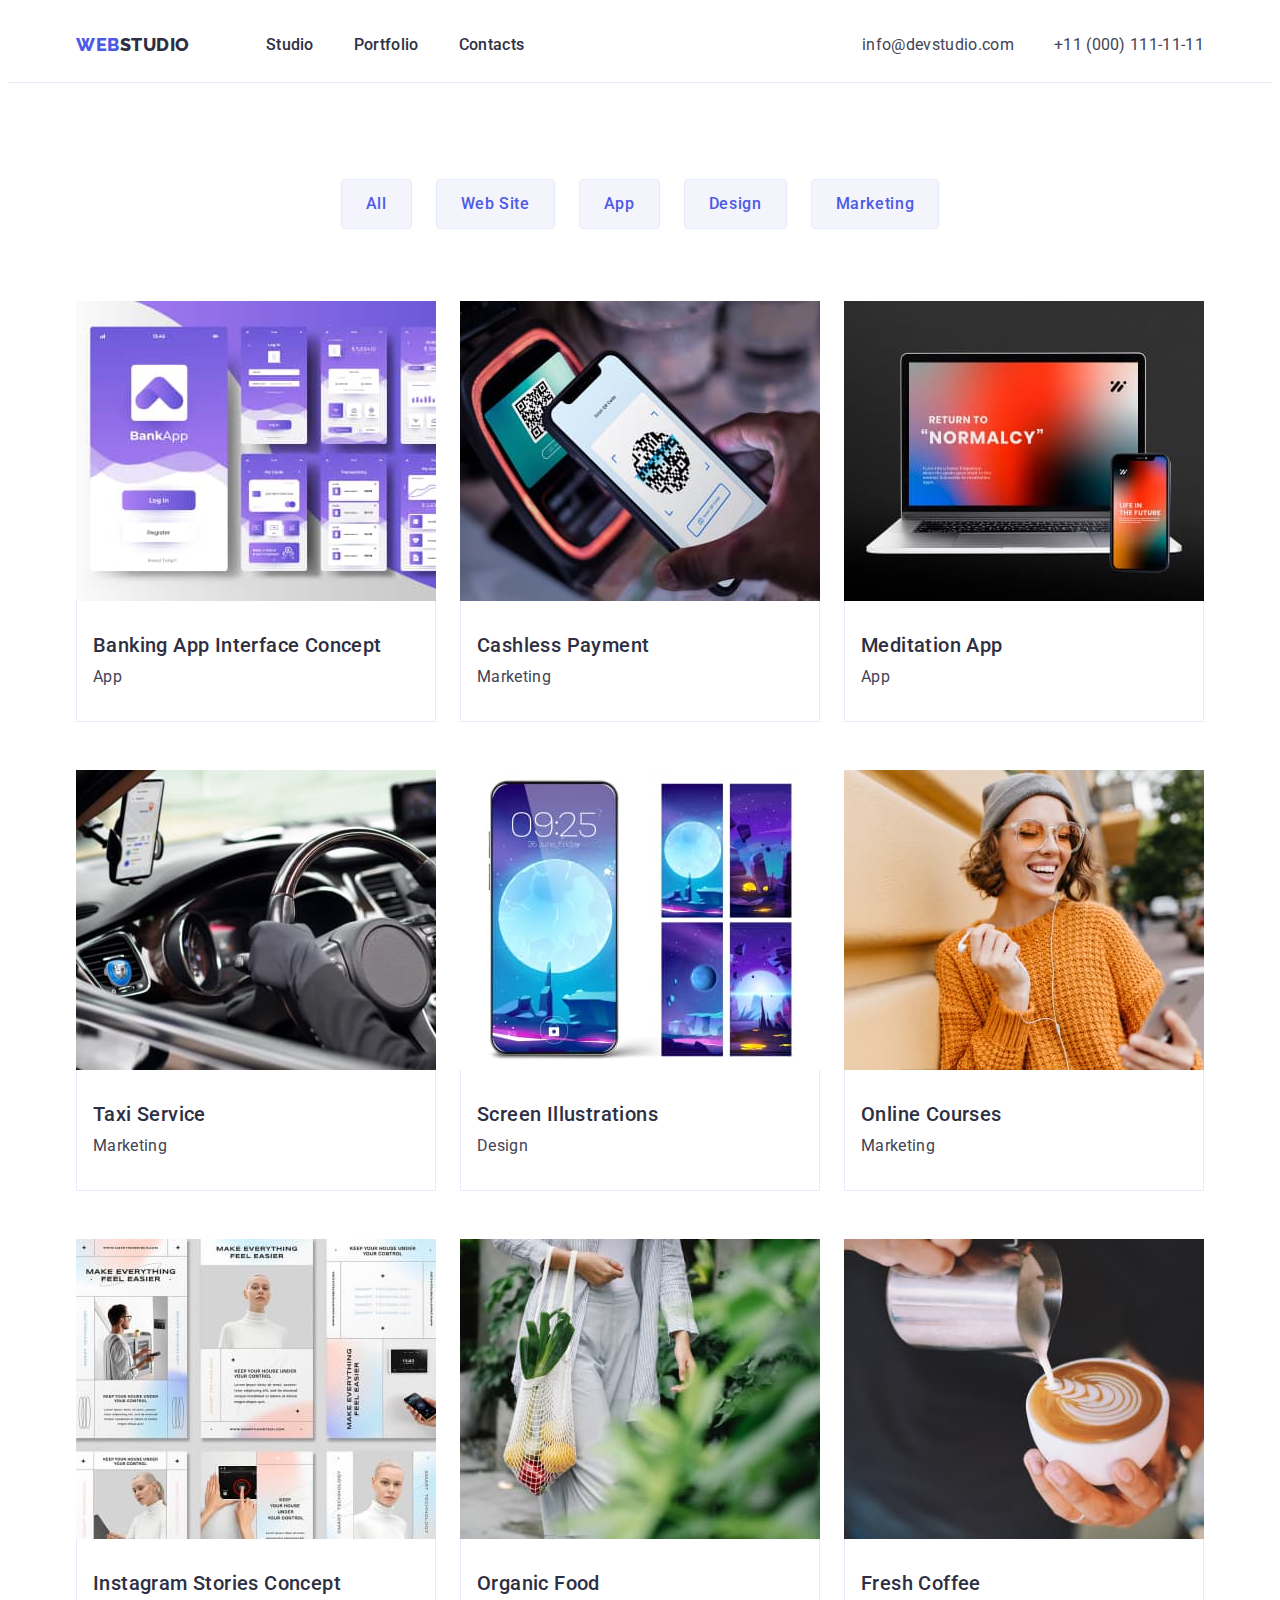
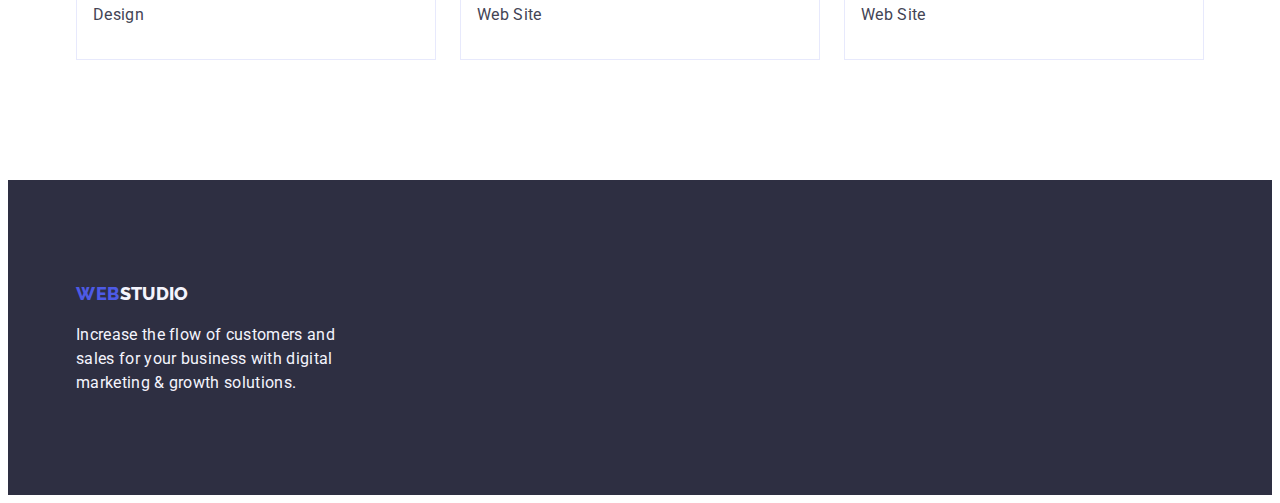
==== commit 766bd861: "little-change" ====
--- a/portfolio.html
+++ b/portfolio.html
@@ -21,7 +21,7 @@
     <link rel="stylesheet" href="css/styles.css" />
   </head>
   <body>
-    <header>
+    <header class="header">
       <div class="box container">
         <nav class="nav">
           <a href="./index.html" class="header-name link"
--- a/css/styles.css
+++ b/css/styles.css
@@ -41,6 +41,7 @@
 p,
 ul {
   margin: 0;
+  padding: 0;
 }
 main {
   letter-spacing: 0.02em;
@@ -55,7 +56,7 @@
   text-transform: uppercase;
   margin-right: 76px;
 }
-header {
+.header {
   border-bottom: 1px solid #e7e9fc;
 }
 .first-box {
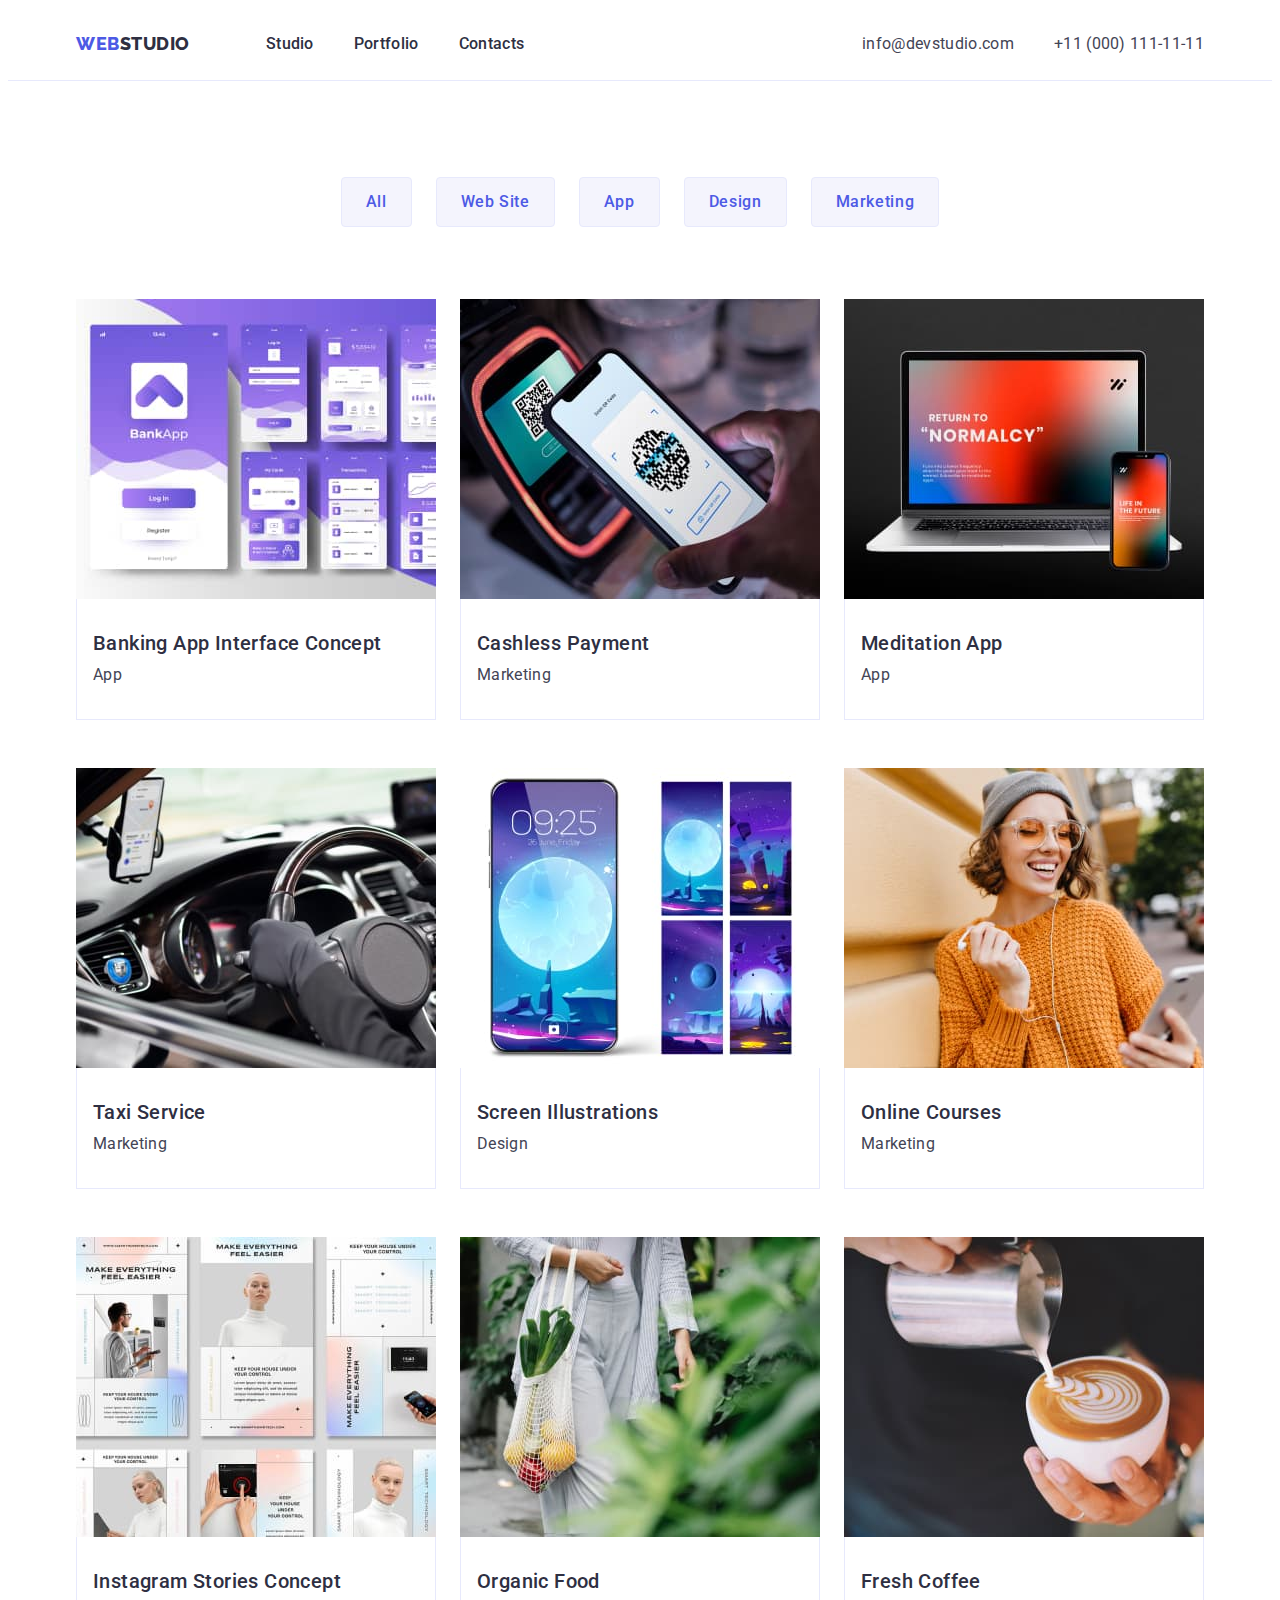
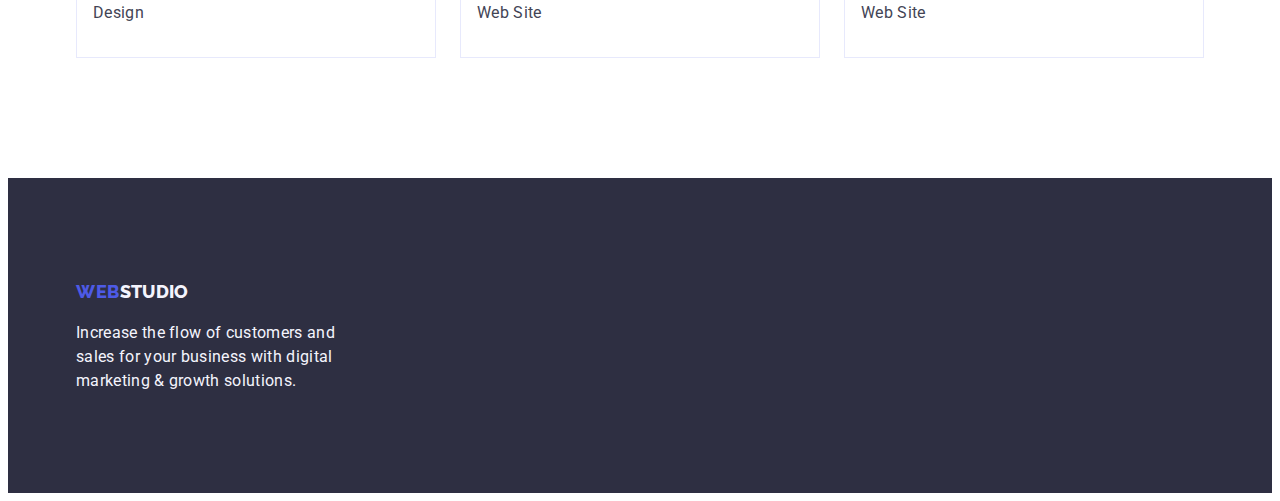
==== commit cd10f379: "UPDATE2" ====
--- a/portfolio.html
+++ b/portfolio.html
@@ -13,7 +13,7 @@
     <title>portfolio</title>
     <link
       rel="stylesheet"
-      href="https://cdnjs.cloudflare.com/ajax/libs/modern-normalize/2.0.0/modern-normalize.min.css"
+      href="https://cdnjs.clouWdflare.com/ajax/libs/modern-normalize/2.0.0/modern-normalize.min.css"
       integrity="sha512-4xo8blKMVCiXpTaLzQSLSw3KFOVPWhm/TRtuPVc4WG6kUgjH6J03IBuG7JZPkcWMxJ5huwaBpOpnwYElP/m6wg=="
       crossorigin="anonymous"
       referrerpolicy="no-referrer"
--- a/css/styles.css
+++ b/css/styles.css
@@ -28,7 +28,6 @@
 .nav {
   display: flex;
   align-items: center;
-  padding: 25px 0 25px;
 }
 body {
   font-family: 'Roboto', sans-serif;
@@ -88,6 +87,7 @@
   line-height: 1.5;
   letter-spacing: 0.02em;
   padding: 24px 0;
+  display: block;
 }
 .header-studio-portfolio-contact:hover,
 .header-studio-portfolio-contact:focus {
@@ -291,7 +291,6 @@
   align-items: center;
   gap: 24px;
   margin: 0;
-  margin-top: 72px;
 }
 .box-three-one {
   width: calc((100% - 48px) / 3);
